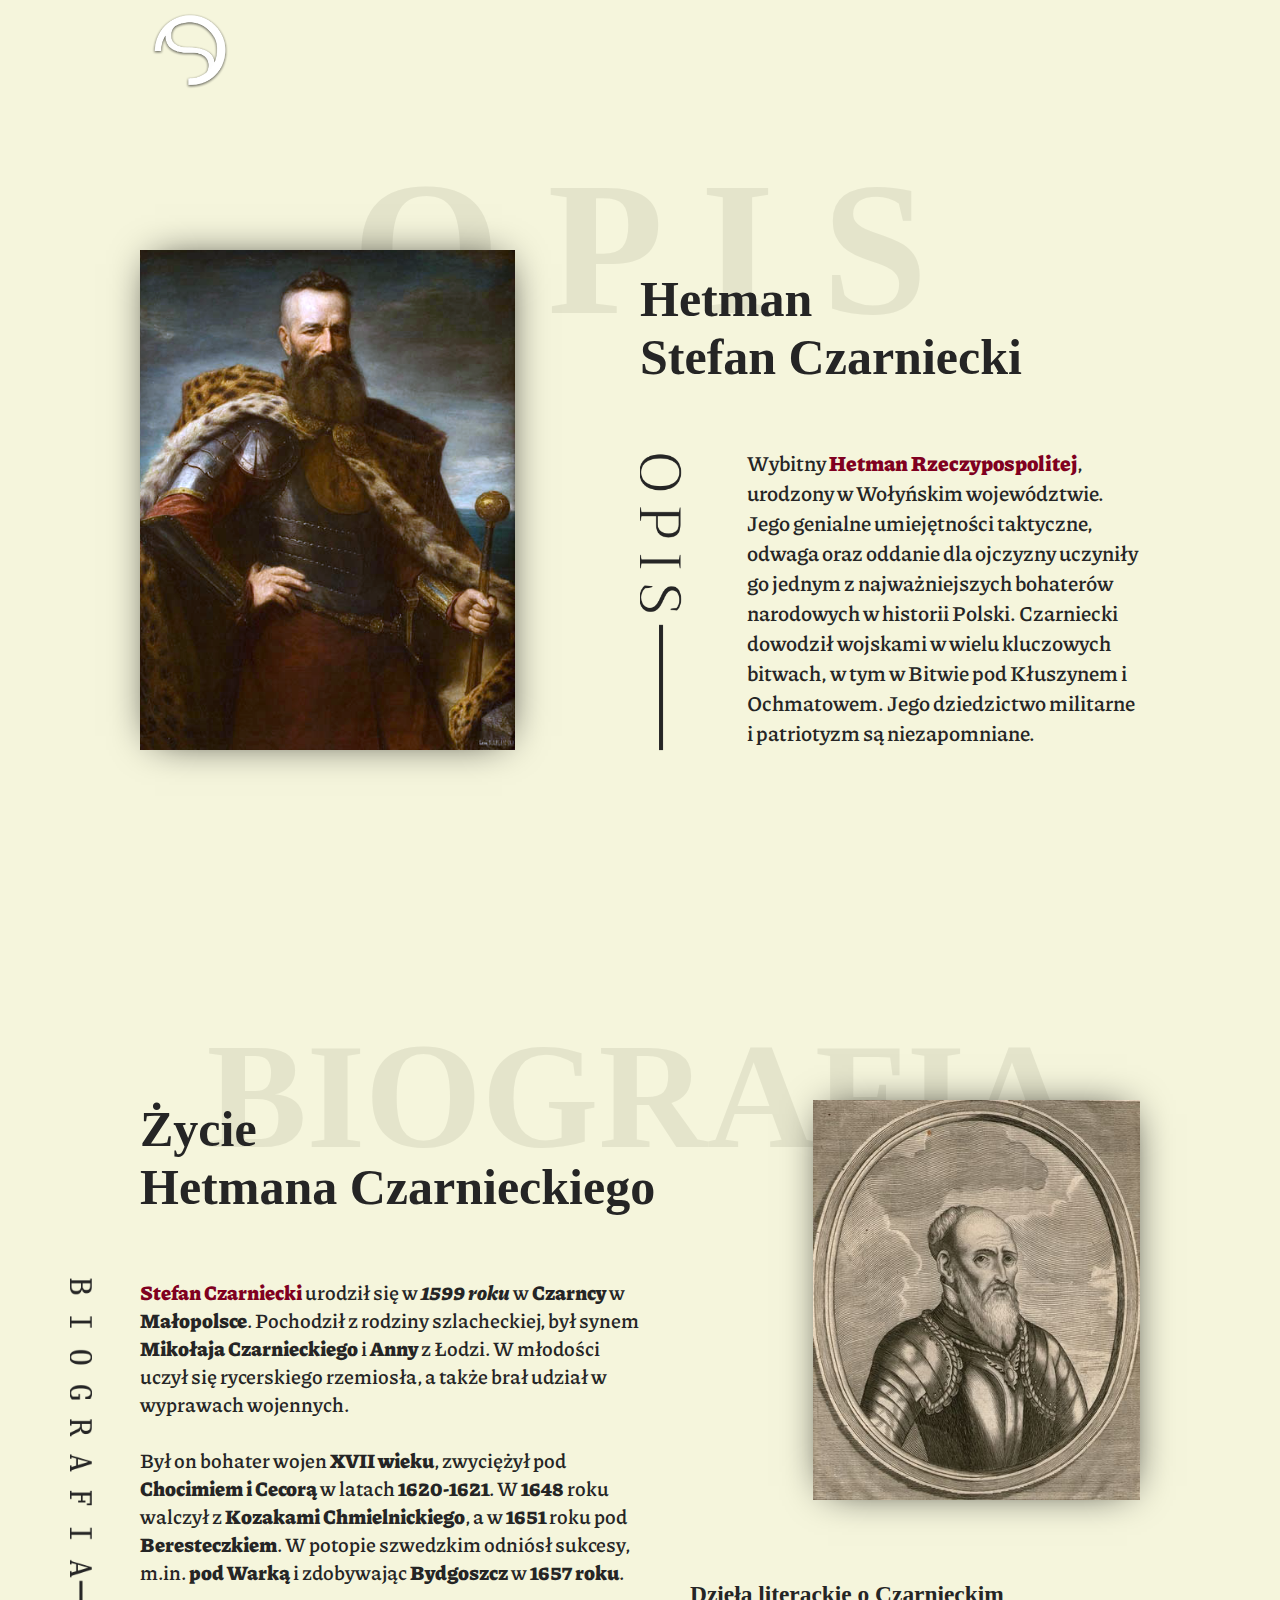
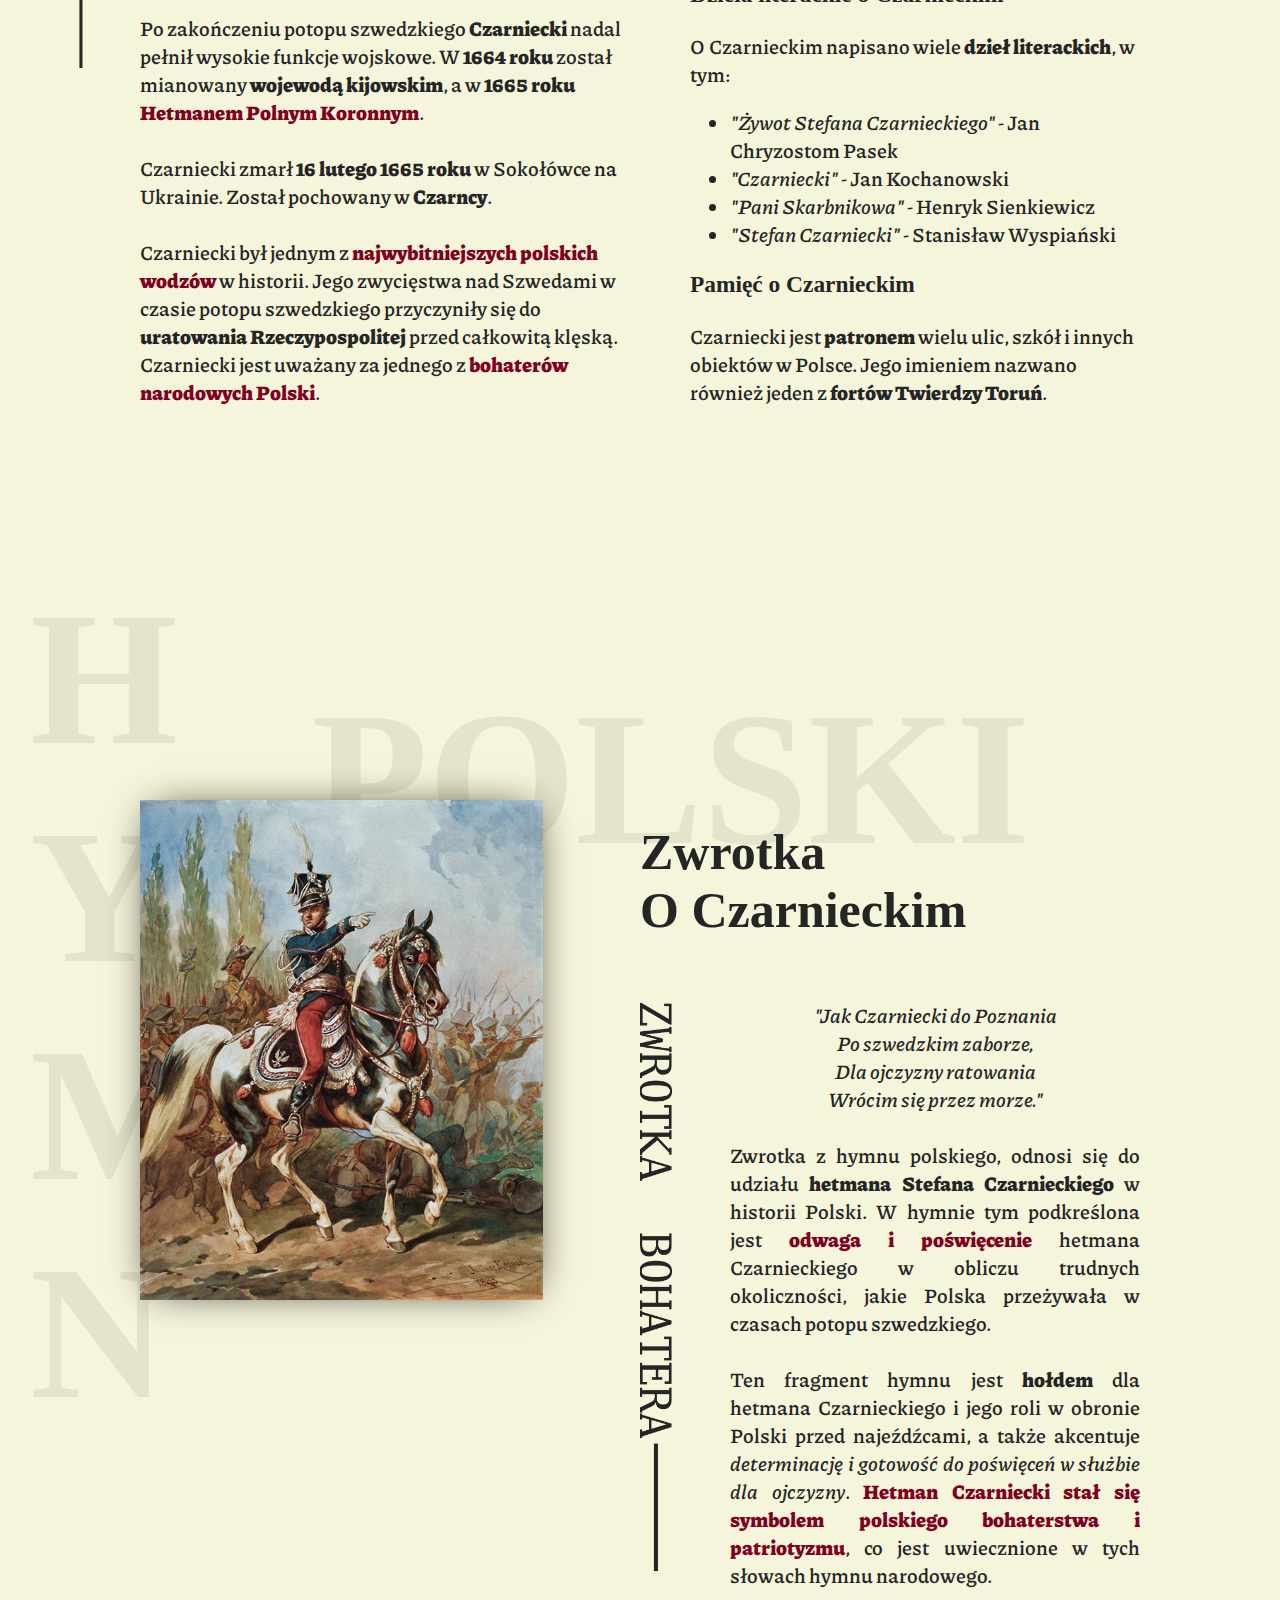
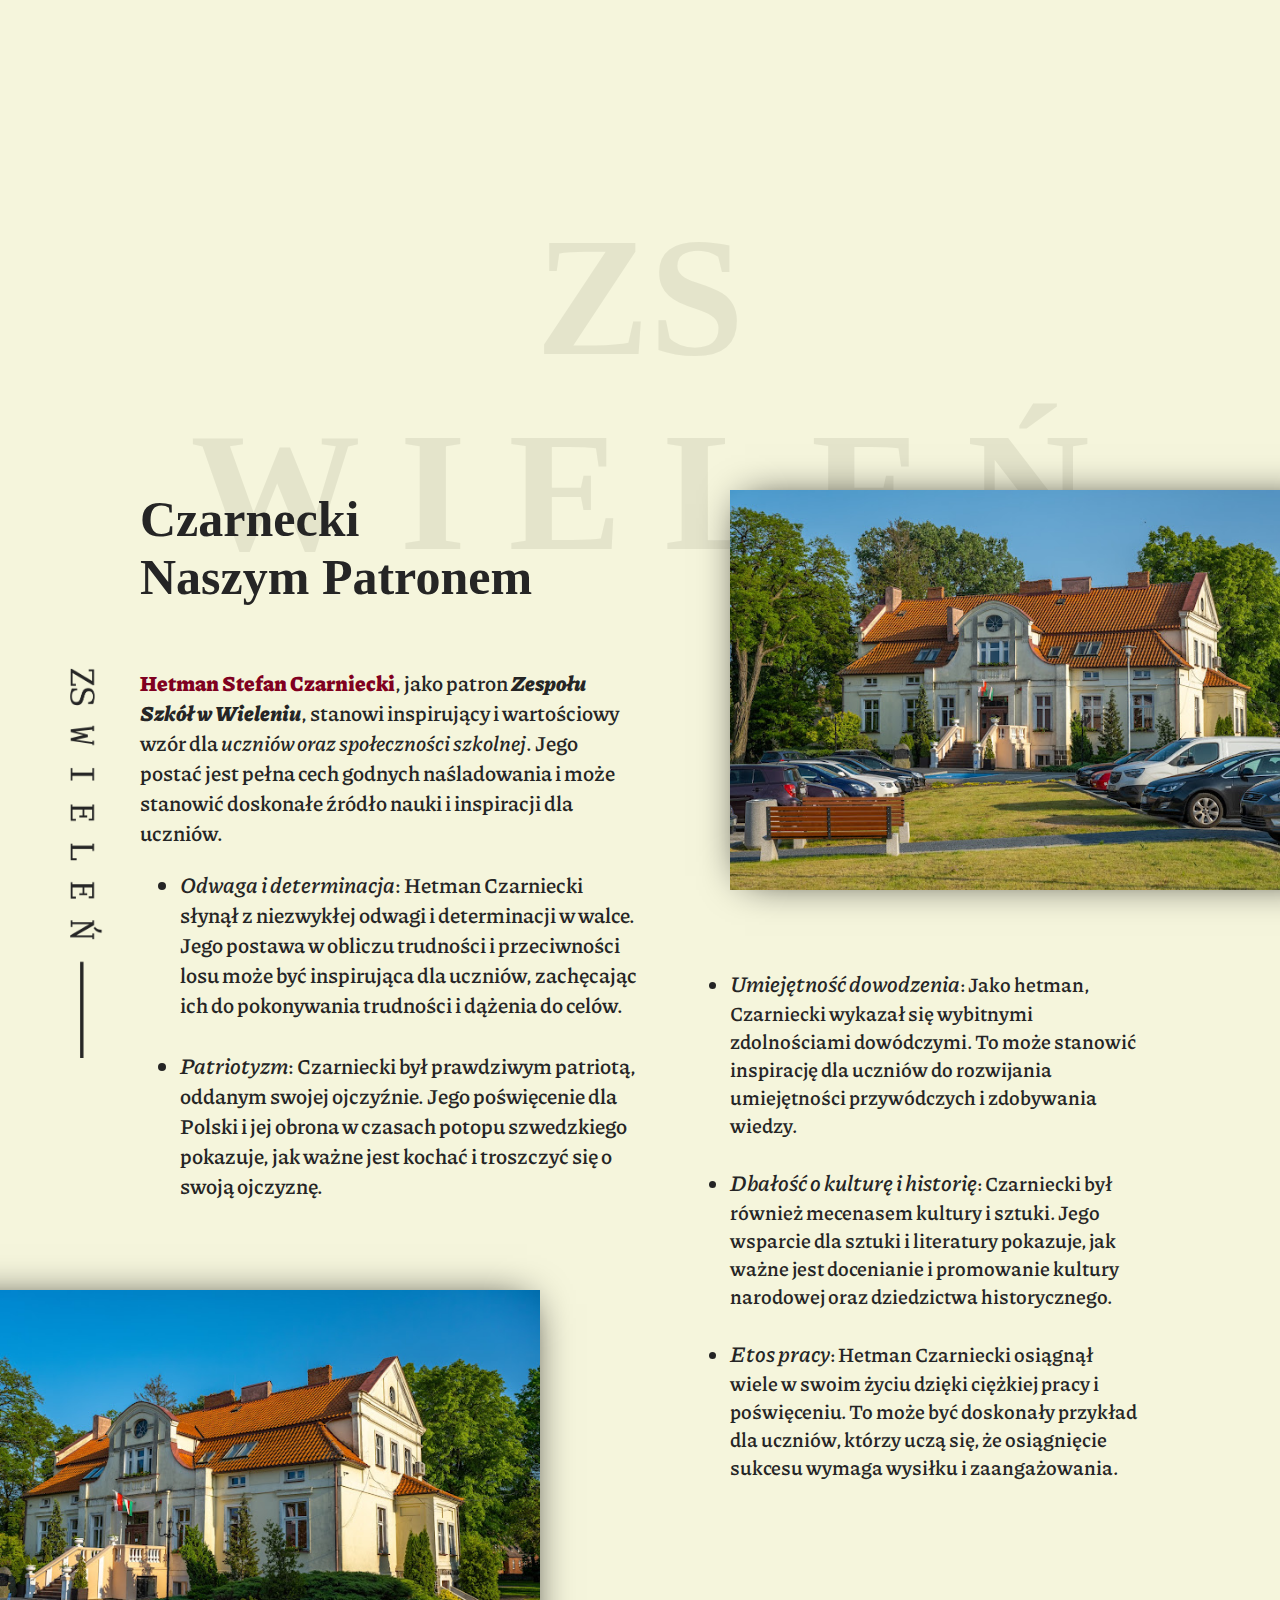
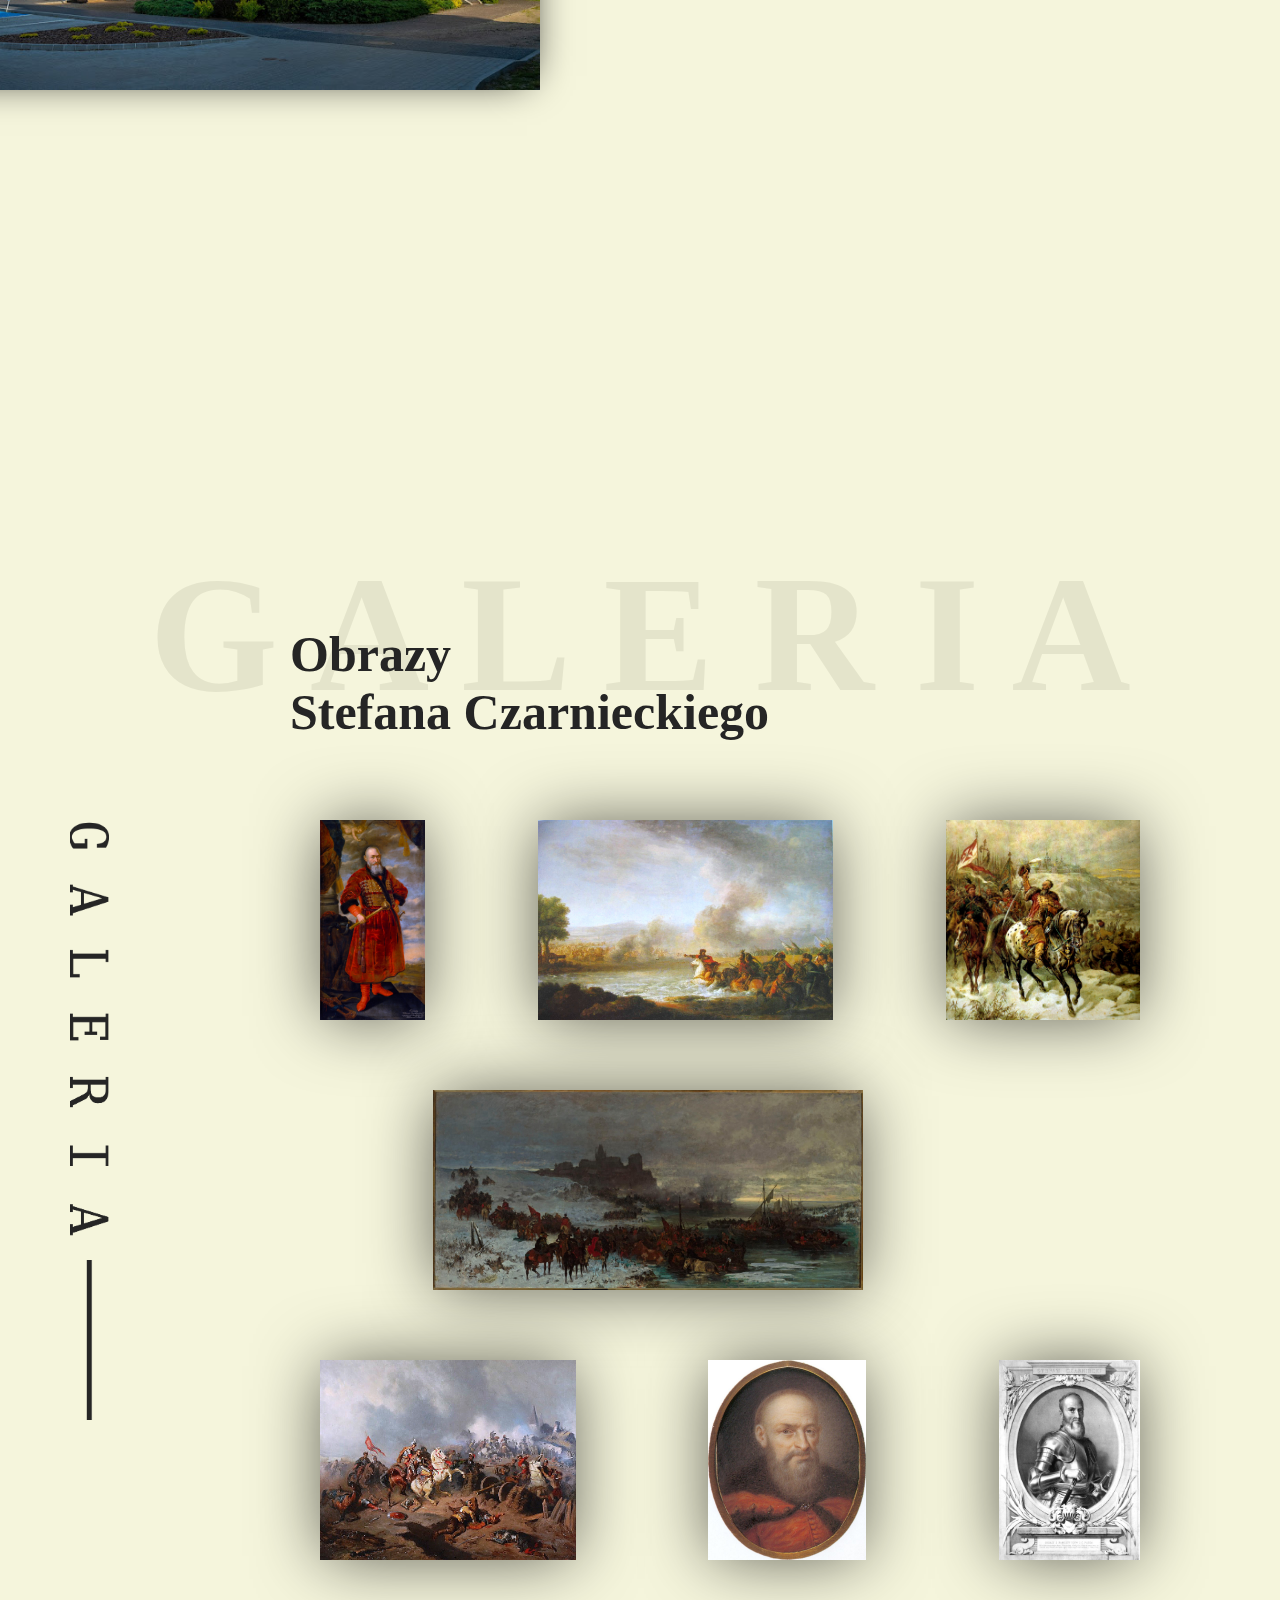
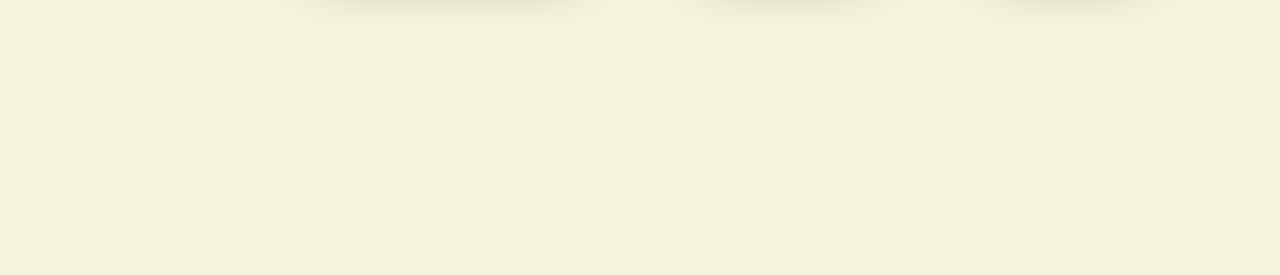
==== html/index.html @ ae53ee47 "adding files" ====
<!DOCTYPE html>
<html>
    <head>
        <meta charset="utf-8">
        <meta http-equiv="X-UA-Compatible" content="IE=edge">
        <title>Stefan Czarniecki</title>
        <meta name="description" content="Stefan Czarniecki - Hetman Rzeczypospolitej, bohater narodowy i wybitny dowódca wojskowy. Jego geniusz taktyczny oraz odwaga przyczyniły się do wielu zwycięstw w czasach wojen Rzeczypospolitej. Czarniecki to postać niezwykle ważna w historii Polski, symbolizująca patriotyzm i męstwo. Odkryj więcej o jego życiu i osiągnięciach, klikając w link.">
        <meta name="author" content="Szymon Olkowski">
        <meta name="viewport" content="width=device-width, initial-scale=1">
        <link rel="stylesheet" href="../css/mainstyle.css">
        <link rel="preconnect" href="https://fonts.googleapis.com">
        <link rel="preconnect" href="https://fonts.gstatic.com" crossorigin>
        <link href="https://fonts.googleapis.com/css2?family=Old+Standard+TT&display=swap" rel="stylesheet">
        <link rel="preconnect" href="https://fonts.googleapis.com">
        <link rel="preconnect" href="https://fonts.gstatic.com" crossorigin>
        <link href="https://fonts.googleapis.com/css2?family=Piazzolla:opsz,wght@8..30,400;8..30,600;8..30,700;8..30,900&display=swap" rel="stylesheet">
        <script src="https://kit.fontawesome.com/bc9f46da8d.js" crossorigin="anonymous"></script>
        <link rel="icon" type="image/x-icon" href="../img/os.png">
    </head>
    <body>
        <div class="container">
            <div class="menu">
                <div class="logo"> <img src="../img/os.png" alt="logo">  </div>
            </div>
            <div class="bgtitle1">O P I S</div>
            <div class="info">
                <div class="img1">
                    <img src="../img/czarnieckiobraz1.png" alt="Obraz Hetmana Stefana Czarneckiego">
                </div>
                <div class="description1">
                    <div class="title1">
                        <h1>Hetman </br>Stefan Czarniecki</h1>
                    </div>
                    <div class="opisimg">
                        <img src="../img/infoline1.png" alt="">
                    </div>
                    <div class="opis">
                        <p style="margin: 0; padding: 0;">
                            Wybitny <strong style="color: #800020;">Hetman Rzeczypospolitej</strong>, urodzony w Wołyńskim województwie. Jego genialne umiejętności taktyczne, odwaga oraz oddanie dla ojczyzny uczyniły go jednym z najważniejszych bohaterów narodowych w historii Polski. Czarniecki dowodził wojskami w wielu kluczowych bitwach, w tym w Bitwie pod Kłuszynem i Ochmatowem. Jego dziedzictwo militarne i patriotyzm są niezapomniane. 
                        </p>
                    </div>
                </div>
            </div>
            <div class="bgtitle2">BIOGRAFIA</div>
            <div class="biografia">
                <div class="description2">
                    <div class="title2">
                        <h1>Życie<br> Hetmana Czarnieckiego</h1>
                    </div>
                    <div class="opisimg2">
                        <img src="../img/SIDEPSD.png" alt="BIOGRAFIA">
                    </div>
                    <div class="opis2">
                        <p>
                            <strong style="color: #800020;">Stefan Czarniecki</strong> urodził się w <b><i>1599 roku</i></b> w <b>Czarncy</b> w <b>Małopolsce</b>. Pochodził z rodziny szlacheckiej, był synem <b>Mikołaja Czarnieckiego</b> i <b>Anny</b> z Łodzi. W młodości uczył się rycerskiego rzemiosła, a także brał udział w wyprawach wojennych.
                        </p>
                        <br>
                        <p>
                            Był on bohater wojen <b>XVII wieku</b>, zwyciężył pod <b>Chocimiem i Cecorą</b> w latach <b>1620-1621</b>. W <b>1648</b> roku walczył z <b>Kozakami Chmielnickiego</b>, a w <b>1651</b> roku pod <b>Beresteczkiem</b>. W potopie szwedzkim odniósł sukcesy, m.in. <b>pod Warką</b> i zdobywając <b>Bydgoszcz</b> w <b>1657 roku</b>. 
                        </p>
                        <br>
                        <p>
                            Po zakończeniu potopu szwedzkiego <b>Czarniecki</b> nadal pełnił wysokie funkcje wojskowe. W <b>1664 roku</b> został mianowany <b>wojewodą kijowskim</b>, a w <b>1665 roku</b> <strong style="color: #800020;">Hetmanem Polnym Koronnym</strong>.
                        </p>
                        <br>
                        <p>
                            Czarniecki zmarł <strong> 16 lutego 1665 roku </strong>w Sokołówce na Ukrainie. Został pochowany w <strong> Czarncy</strong>.
                        </p>
                        <br>
                        <p>
                            Czarniecki był jednym z <strong style="color: #800020;">najwybitniejszych polskich wodzów</strong> w historii. Jego zwycięstwa nad Szwedami w czasie potopu szwedzkiego przyczyniły się do <b>uratowania Rzeczypospolitej</b> przed całkowitą klęską. Czarniecki jest uważany za jednego z <strong style="color: #800020;">bohaterów narodowych Polski</strong>.
                        </p>
                        <br>
                    </div>
                </div>
                <div class="img2">
                    <img src="../img/stefanbio.jpg" alt="Obraz Hetmana Stefana Czarneckiego">
                </div>
                <div class="opis3">
                    <p>
                        <h3>Dzieła literackie o Czarnieckim</h3>
                    </p>
                    <p>
                        O Czarnieckim napisano wiele <b>dzieł literackich</b>, w tym:
                    </p>
                    <ul>
                       <li> <i>"Żywot Stefana Czarnieckiego"</i> - Jan Chryzostom Pasek </li>
                       <li> <i>"Czarniecki"</i> - Jan Kochanowski </li>
                       <li> <i>"Pani Skarbnikowa"</i> - Henryk Sienkiewicz</li>
                       <li> <i>"Stefan Czarniecki"</i> - Stanisław Wyspiański</li>
                    </ul>
                    <p>
                        <h3>Pamięć o Czarnieckim</h3>
                    </p>
                    <p>
                        Czarniecki jest <strong>patronem</strong> wielu ulic, szkół i innych obiektów w Polsce. Jego imieniem nazwano również jeden z <b>fortów Twierdzy Toruń</b>.
                    </p>
                </div>
            </div>
            <div class="bgtitle3">H Y M N <br> <span style="margin-top: 100px; padding: 0; display: flex;">POLSKI</span></div>
            <div class="hymn">
                <div class="img3">
                    <img src="../img/jhdhymn.jpg" alt="Jan Henryk Dabrowski">
                </div>
                <div class="description3">
                    <div class="title3">
                        <h1>Zwrotka </br>O Czarnieckim</h1>
                    </div>
                    <div class="opisimg3">
                        <img src="../img/SIDEHYMN.png" alt="Zwrotka o bohaterze">
                    </div>
                    <div class="opis4">
                        <p style="margin: 0; padding: 0; text-align: center;">
                            <i>"Jak Czarniecki do Poznania<br>
                            Po szwedzkim zaborze,<br>
                            Dla ojczyzny ratowania<br>
                            Wrócim się przez morze."<br></i>
                        </p>
                        <br>
                        <p>
                            Zwrotka z hymnu polskiego, odnosi się do udziału <b>hetmana Stefana Czarnieckiego</b> w historii Polski. W hymnie tym podkreślona jest <strong style="color: #800020;">odwaga i poświęcenie</strong> hetmana Czarnieckiego w obliczu trudnych okoliczności, jakie Polska przeżywała w czasach potopu szwedzkiego.
                        </p>
                        <br>
                        <p>
                            Ten fragment hymnu jest <b>hołdem</b> dla hetmana Czarnieckiego i jego roli w obronie Polski przed najeźdźcami, a także akcentuje <i>determinację i gotowość do poświęceń w służbie dla ojczyzny</i>. <strong style="color: #800020;">Hetman Czarniecki stał się symbolem polskiego bohaterstwa i patriotyzmu</strong>, co jest uwiecznione w tych słowach hymnu narodowego.
                        </p>
                    </div>
                    <div style="clear: both;"></div>
                </div>
            </div>
            <div class="bgtitle4">ZS <BR> W I E L E Ń</span></div>
            <div class="wielen">
                <div class="description4">
                    <div class="title4">
                        <h1>Czarnecki <br>Naszym Patronem </h1>
                    </div>
                    <div class="opisimg4">
                        <img src="../img/SIDEPZS.png" alt="ZS WIELEŃ">
                    </div>
                    <div class="opis5">
                        <p>
                            <strong style="color: #800020;">Hetman Stefan Czarniecki</strong>, jako patron <b><i>Zespołu Szkół w Wieleniu</i></b>, stanowi inspirujący i wartościowy wzór dla <i>uczniów oraz społeczności szkolnej</i>. Jego postać jest pełna cech godnych naśladowania i może stanowić doskonałe źródło nauki i inspiracji dla uczniów.
                        </p>
                        <ul>
                            <li><i style="font-size: 22px;">Odwaga i determinacja</i>: Hetman Czarniecki słynął z niezwykłej odwagi i determinacji w walce. Jego postawa w obliczu trudności i przeciwności losu może być inspirująca dla uczniów, zachęcając ich do pokonywania trudności i dążenia do celów.</li>
                            <br>
                            <li><i style="font-size: 22px;">Patriotyzm</i>: Czarniecki był prawdziwym patriotą, oddanym swojej ojczyźnie. Jego poświęcenie dla Polski i jej obrona w czasach potopu szwedzkiego pokazuje, jak ważne jest kochać i troszczyć się o swoją ojczyznę.</li>
                            <br>
                        </ul>
                    </div>
                </div>
                <div class="img4">
                    <img src="../img/zs.jpg" alt="ZS Wieleń">
                </div>
                <div class="opis6">
                    <ul>
                            <li><i style="font-size: 22px;">Umiejętność dowodzenia</i>: Jako hetman, Czarniecki wykazał się wybitnymi zdolnościami dowódczymi. To może stanowić inspirację dla uczniów do rozwijania umiejętności przywódczych i zdobywania wiedzy.</li>
                            <br>
                            <li><i style="font-size: 22px;">Dbałość o kulturę i historię</i>: Czarniecki był również mecenasem kultury i sztuki. Jego wsparcie dla sztuki i literatury pokazuje, jak ważne jest docenianie i promowanie kultury narodowej oraz dziedzictwa historycznego.</li>
                            <br>
                            <li><i style="font-size: 22px;">Etos pracy</i>: Hetman Czarniecki osiągnął wiele w swoim życiu dzięki ciężkiej pracy i poświęceniu. To może być doskonały przykład dla uczniów, którzy uczą się, że osiągnięcie sukcesu wymaga wysiłku i zaangażowania.</li>
                    </ul>
                </div>
                <div class="img5" style="margin-top:  250px;">
                    <img src="../img/zs2.jpg" alt="ZS Wieleń">
                </div>
            </div>
            <div class="bgtitle5">G A L E R I A</div>
            
            <div class="galeria">
                <div class="titlegal">
                    <h1>Obrazy </br>Stefana Czarnieckiego</h1>
                </div>
                <div class="opisimggal">
                    <img src="../img/SIDEPSDGAL.png" alt="Galeria zdjęć">
                </div>
                <div class="opisgal">
                    <div class="imgsec1">
                        <img src="../img/GAL/1.png" alt="" class="1">
                        <img src="../img/GAL/2.jpg" alt="" class="2">
                        <img src="../img/GAL/3.jpg" alt="" class="3">
                    </div>
                    <div class="imgsec2">
                        <img src="../img/GAL/4.jpg" alt="" class="4">
                        <img src="../img/GAL/5.png" alt="" class="5">
                    </div>
                    <div class="imgsec1">
                        <img src="../img/GAL/6.png" alt="" class="6">
                        <img src="../img/GAL/7.jpg" alt="" class="7">
                        <img src="../img/GAL/8.png" alt="" class="8">
                    </div>
                </div>
                <div id="fullpage" onclick="this.style.display='none';">
                    <div style="display: none;" id="obraz1">
                        <img class="ppagegalimg" src="../img/GAL/SIDEPSDOPISFOTO.png" alt="Obraz">
                        <p class="ppagegal">
                            <i style="font-size: 5vh;">Brodero Matthisen</i> <br> Stefan Czarniecki, 1659
                        </p>
                    </div>
                    <!-- Franciszek Smuglewicz, Stefan Czarniecki w Bitwie pod Warką -->
                    <div style="display: none;" id="obraz2">
                        <img class="ppagegalimg" src="../img/GAL/SIDEPSDOPISFOTO.png" alt="Obraz">
                        <p class="ppagegal">
                            <i style="font-size: 5vh;">Franciszek Smuglewicz</i> <br> Stefan Czarniecki w&nbsp;Bitwie pod&nbsp;Warką
                        </p>
                    </div>
                    <!-- Juliusz Kossak Czarniecki pod Płockiem, XIX w. -->
                    <div style="display: none;" id="obraz3">
                        <img class="ppagegalimg" src="../img/GAL/SIDEPSDOPISFOTO.png" alt="Obraz">
                        <p class="ppagegal">
                            <i style="font-size: 5vh;">Juliusz Kossak</i> <br> Czarniecki pod&nbsp;Płockiem, XIX w.
                        </p>
                    </div>
                    <!-- Józef Brandt, Czarniecki pod Koldyngą, 1870 -->
                    <div style="display: none;" id="obraz4">
                        <img class="ppagegalimg" src="../img/GAL/SIDEPSDOPISFOTO.png" alt="Obraz">
                        <p class="ppagegal">
                            <i style="font-size: 5vh;">Józef Brandt</i> <br> Czarniecki pod&nbsp;Koldyngą, 1870
                        </p>
                    </div>
                    <!-- Popiersie Stefana Czarnieckiego dłuta Andrzeja Le Bruna -->
                    <div style="display: none;" id="obraz5">
                        <img class="ppagegalimg" src="../img/GAL/SIDEPSDOPISFOTO.png" alt="Obraz">
                        <p class="ppagegal">
                            <i style="font-size: 5vh;">Andrzej Le&nbsp;Brun</i> <br>Popiersie Stefana Czarnieckiego
                        </p>
                    </div>
                    <!-- Stefan Czarniecki pod Monasterzyskami, obraz Henryka Pillatiego z 1857 roku -->
                    <div style="display: none;" id="obraz6">
                        <img class="ppagegalimg" src="../img/GAL/SIDEPSDOPISFOTO.png" alt="Obraz">
                        <p class="ppagegal">
                            <i style="font-size: 5vh;">Henryk Pillati</i> <br> Stefan Czarniecki pod&nbsp;Monasterzyskami, 1857
                        </p>
                    </div>
                    <!-- Wincenty de Lesseur, Stefan Czarniecki, 1798 -->
                    <div style="display: none;" id="obraz7">
                        <img class="ppagegalimg" src="../img/GAL/SIDEPSDOPISFOTO.png" alt="Obraz">
                        <p class="ppagegal">
                            <i style="font-size: 5vh;">Wincenty de&nbsp;Lesseur</i> <br> Stefan Czarniecki, 1798
                        </p>
                    </div>
                    <!-- Stefan Czarniecki na grafice , 1856 rok -->
                    <div style="display: none;" id="obraz8">
                        <img class="ppagegalimg" src="../img/GAL/SIDEPSDOPISFOTO.png" alt="Obraz">
                        <p class="ppagegal">
                            <i style="font-size: 5vh;">Adolphe Lafosse</i> <br> Stefan Czarniecki na grafice, 1856 rok
                        </p>
                    </div>
                </div>
            </div>
        </div>
        <script>
            const imgs = document.querySelectorAll('.opisgal img');
            const fullPage = document.querySelector('#fullpage');
            const obraz1 = document.querySelector('#obraz1');
            console.log(imgs);
            imgs.forEach(img => {
            img.addEventListener('click', function() {
                fullPage.style.backgroundImage = 'url(' + img.src + ')';
                fullPage.style.display = 'block';
                if(img.className == '1'){
                    obraz1.style.display = 'block';
                }else{
                    obraz1.style.display = 'none';
                }

                if(img.className == '2'){
                    obraz2.style.display = 'block';
                }else{
                    obraz2.style.display = 'none';
                }

                if(img.className == '3'){
                    obraz3.style.display = 'block';
                }else{
                    obraz3.style.display = 'none';
                }

                if(img.className == '4'){
                    obraz4.style.display = 'block';
                }else{
                    obraz4.style.display = 'none';
                }

                if(img.className == '5'){
                    obraz5.style.display = 'block';
                }else{
                    obraz5.style.display = 'none';
                }

                if(img.className == '6'){
                    obraz6.style.display = 'block';
                }else{
                    obraz6.style.display = 'none';
                }

                if(img.className == '7'){
                    obraz7.style.display = 'block';
                }else{
                    obraz7.style.display = 'none';
                }

                if(img.className == '8'){
                    obraz8.style.display = 'block';
                }else{
                    obraz8.style.display = 'none';
                }
            });
            });
        </script>
    </body>
</html>
---- css/mainstyle.css ----
*{
    box-sizing: border-box;
    -moz-box-sizing: border-box;
    -webkit-box-sizing: border-box;
}

body::-webkit-scrollbar {
    width: 20px;               /* width of the entire scrollbar */
  }
  
  body::-webkit-scrollbar-track {
    background: transparent;        /* color of the tracking area */
  }
  
  body::-webkit-scrollbar-thumb {
    background-color: #b4b2a7;    /* color of the scroll thumb */
    border-radius: 20px;       /* roundness of the scroll thumb */  
  }

#fullpage {
    display: none;
    position: fixed;
    z-index: 9999;
    top: 0;
    left: 0;
    width: 100vw;
    height: 100vh;
    background-color: rgba(25, 25, 25, 0.5);
    background-size: 50vh;
    background-repeat: no-repeat no-repeat;
    background-position: center center;
}

body{
    margin: 0;
    padding: 0;
    display: flex;
    justify-content: center;
    background-color: #f5f5dc;
    color: #252525;
}

h2, h3, h4{
    font-family: 'Old Standard TT', serif;
}

p{
    margin: 0;
    padding: 0;
}

.container{
    z-index: 4;
    width: 1000px;
    position: relative;
}

.menu{
    width: 100%;
    height: 250px;
    margin: 0;
}

.menu img{
    height: 100px;
}

/* Sekcja pierwsza Opis */

.bgtitle1{
    display: flex;
    justify-content: center;
    margin-top: -110px;
    z-index: -1;
    width: 1000px;
    position: absolute;
    font-size: 190px;
    font-weight: 900;
    color: #e4e4cb;

}

.info{
    width: 100%;
    padding: 0;
    margin: 0;
    height: 650px;
    margin-bottom: 200px;
}

.img1{
    float: left;
    height: 600px;
    width: 50%;
    margin: 0;
    padding: 0;
}

.img1 img{
    height: 500px;
    -webkit-box-shadow: 1px 0px 40px -14px rgba(0, 0, 0, 1);
    -moz-box-shadow: 1px 0px 40px -14px rgba(0, 0, 0, 1);
    box-shadow: 1px 0px 40px -14px rgba(0, 0, 0, 1);
}

.description1{
    z-index: 5;
    float: left;
    width: 50%;
    height: 600px;
    margin: 0;
    padding: 0;
}

.title1{
    width: 100%;
    height: 20%;
    margin: 0;
}

.title1 h1{
    z-index: 5;
    font-size: 50px;
    width: 400px;
    font-family: 'Old Standard TT', serif;
    margin: 0;
    padding: 0;
    margin-top: 20px;
}

.opisimg{
    padding: 0;
    margin: 0;
    height: 65%;
    text-align: left;
    float: left;
    margin-top: 58px;
    margin-right: 65px;
}

.opisimg img{
    margin: 0;
    padding: 0;
    height: 80%;
}

.opis{
    padding: 0;
    font-size: 21px;
    margin: 0;
    height: 65%;
    margin-top: 58px;
    font-family: 'Piazzolla', serif;
    font-weight: 600;
}

/* Sekcja druga biografia */

.bgtitle2{
    display: flex;
    justify-content: center;
    z-index: -1;
    margin-top: -90px;
    width: 1000px;
    position: absolute;
    font-size:150px;
    font-weight: 900;
    color: #e4e4cb;
}

.opisimg2{
    padding: 0;
    margin: 0;
    height: 65%;
    text-align: left;
    float: left;
    margin-top: 58px;
}

.opisimg2 img{
    margin: 0;
    padding: 0;
    height: 100%;
    margin-left: -70px;
}

.biografia{ 
    position: relative;
    width: 100%;
    padding: 0;
    margin: 0;
    height: 1300px;
}


.title2{
    width: 100%;
    height: 20%;
    margin: 0;
    
}

.title2 h1{
    z-index: 5;
    font-size: 50px;
    width: 800px;
    font-family: 'Old Standard TT', serif;
    margin: 0;
    padding: 0;
}

.img2{
    text-align: right;
    float: left;
    height: 400px;
    width: 50%;
    margin: 0;
    padding: 0;
}

.img2 img{
    height: 400px;
    -webkit-box-shadow: 1px 0px 40px -14px rgba(0, 0, 0, 1);
    -moz-box-shadow: 1px 0px 40px -14px rgba(0, 0, 0, 1);
    box-shadow: 1px 0px 40px -14px rgba(0, 0, 0, 1);
}

.description2{
    z-index: 5;
    float: left;
    width: 50%;
    height: 600px;
    margin: 0;
    padding: 0;
}

.opis2{
    font-family: 'Piazzolla', serif;
    font-weight: 600;
    padding: 0;
    font-size: 20px;
    margin: 0;
    height: 65%;
    margin-top: 58px;
}

.opis3{
    font-family: 'Piazzolla', serif;
    width: 45%;
    float: right;
    font-weight: 600;
    padding: 0;
    font-size: 20px;
    margin: 0;
    height: 65%;
    margin-top: 58px;
}


/* Sekcja trzecia hymn polski */

.bgtitle3{
    margin-left: -110px;
    margin-top: -230px;
    display: flex;
    z-index: -1;
    margin-right: 50px;
    width: 1000px;
    position: absolute;
    font-size:190px;
    font-weight: 900;
    color: #e4e4cb;
}

.hymn{
    position: relative;
    width: 100%;
    padding: 0;
    margin: 0;
    height: 1000px;
}

.img3{
    float: left;
    height: 600px;
    width: 50%;
    margin: 0;
    padding: 0;
}

.img3 img{
    height: 500px;
    -webkit-box-shadow: 1px 0px 40px -14px rgba(0, 0, 0, 1);
    -moz-box-shadow: 1px 0px 40px -14px rgba(0, 0, 0, 1);
    box-shadow: 1px 0px 40px -14px rgba(0, 0, 0, 1);
}

.description3{
    z-index: 5;
    float: left;
    width: 50%;
    height: 600px;
    margin: 0;
    padding: 0;
}

.title3{
    width: 100%;
    height: 20%;
    margin: 0;
}

.title3 h1{
    z-index: 5;
    font-size: 50px;
    width: 400px;
    font-family: 'Old Standard TT', serif;
    margin: 0;
    padding: 0;
    margin-top: 20px;
}

.opisimg3{
    width: 5%;
    padding: 0;
    margin: 0;
    height: 95%;
    text-align: left;
    float: left;
    margin-top: 58px;
    margin-right: 65px;
}

.opisimg3 img{
    margin: 0;
    padding: 0;
    height: 100%;
}

.opis4{
    text-align: justify;
    float: left;
    width: 410px;
    padding: 0;
    font-size: 20px;
    margin: 0;
    height: 100%;
    margin-top: 58px;
    font-family: 'Piazzolla', serif;
    font-weight: 600;
}

/* Sekcja czwarta szkoła w wieleniu */

.bgtitle4{
    text-align: center;
    margin-top: 0px;
    display: flex;
    justify-content: center;
    z-index: -1;
    margin-right: 50px;
    width: 1000px;
    position: absolute;
    font-size: 170px;
    font-weight: 900;
    color: #e4e4cb;
}

.wielen{
    position: relative;
    width: 100%;
    padding: 0;
    margin: 0;
    height: 1650px;
    margin-top: 290px;
}

.description4{
    z-index: 5;
    float: left;
    width: 50%;
    height: 600px;
    margin: 0;
    padding: 0;
}

.title4{
    width: 100%;
    height: 20%;
    margin: 0;
    
}

.title4 h1{
    z-index: 5;
    font-size: 50px;
    width: 800px;
    font-family: 'Old Standard TT', serif;
    margin: 0;
    padding: 0;
}

.opisimg4{
    padding: 0;
    margin: 0;
    height: 65%;
    text-align: left;
    float: left;
    margin-top: 58px;
}

.opisimg4 img{
    margin: 0;
    padding: 0;
    height: 100%;
    margin-left: -70px;
}

.opis5{
    font-family: 'Piazzolla', serif;
    font-weight: 600;
    padding: 0;
    font-size: 21px;
    margin: 0;
    float: left;
    margin-top: 58px;
}

.opis6{
    font-family: 'Piazzolla', serif;
    width: 45%;
    float: right;
    font-weight: 600;
    padding: 0;
    font-size: 20px;
    margin: 0;
    height: 65%;
    margin-top: 58px;
}

.img4{
    position: relative;
    float: left;
    text-align: right;
    height: 400px;
    width: 40%;
    margin: 0;
    padding: 0;
}

.img4 img{
    position: absolute;
    margin-left: -310px;
    height: 400px;
    -webkit-box-shadow: 1px 0px 40px -14px rgba(0, 0, 0, 1);
    -moz-box-shadow: 1px 0px 40px -14px rgba(0, 0, 0, 1);
    box-shadow: 1px 0px 40px -14px rgba(0, 0, 0, 1);
}

.img5{
    position: relative;
    float: left;
    text-align: right;
    height: 400px;
    width: 40%;
    margin: 0;
    padding: 0;
}

.img5 img{
    position: absolute;
    margin-left: -600px;
    margin-top: -50px;
    height: 400px;
    -webkit-box-shadow: 1px 0px 40px -14px rgba(0, 0, 0, 1);
    -moz-box-shadow: 1px 0px 40px -14px rgba(0, 0, 0, 1);
    box-shadow: 1px 0px 40px -14px rgba(0, 0, 0, 1);
}

/* SEKCJA PIĄTA GALERIA */

.bgtitle5{
    text-align: center;
    margin-top: 0px;
    display: flex;
    justify-content: center;
    z-index: -1;
    width: 1000px;
    position: absolute;
    font-size: 165px;
    font-weight: 900;
    color: #e4e4cb;
}

.galeria{
    position: relative;
    width: 100%;
    padding: 0;
    margin: 0;
    height: 1250px;
    margin-top: 100px;
}

.titlegal{
    width: 100%;
    height: 10%;
    margin: 0;
}

.titlegal h1{ 
    z-index: 5;
    font-size: 50px;
    width: 800px;
    font-family: 'Old Standard TT', serif;
    margin: 0;
    padding: 0;
    margin-left: 150px;
    margin-top: -15px;
}


.opisimggal img{ 
    float: left;
    margin: 0;
    padding: 0;
    height: 600px;
    margin-left: -70px;
    margin-top: 70px;
}

.opisgal{
    padding-left: 180px;
    width: 1000px;
    margin-top: 70px;
}

.opisgal img{
    height: 200px;
    margin: 0;
    padding: 0;
    box-shadow: -1px 1px 68px -5px rgba(0,0,0,0.67);
    -webkit-box-shadow: -1px 1px 68px -5px rgba(0,0,0,0.67);
    -moz-box-shadow: -1px 1px 68px -5px rgba(0,0,0,0.67);
}

.imgsec1{
    display: flex;
    justify-content: space-between;
    margin-bottom: 70px;
}

.imgsec2{
    margin-left: 22px;
    margin-right: 3px;
    display: flex;
    justify-content: space-around;
    margin-bottom: 70px;
}

.ppagegal{
    font-family: 'Old Standard TT', serif;
    font-weight: 900;
    font-size: 3vh;
    display: flex;
    flex-wrap: wrap;
    align-items: center;
    position: fixed; 
    color: #f5f5dc;
    height: 10vh;
    width: 5vh;
    padding-left: 8vh;
    top: 40vh; 
    left: 15vw;
}

.ppagegalimg{
    position: fixed; 
    width: 4vh;
    margin-left: 22vh;
    margin-top: 30vh;
}
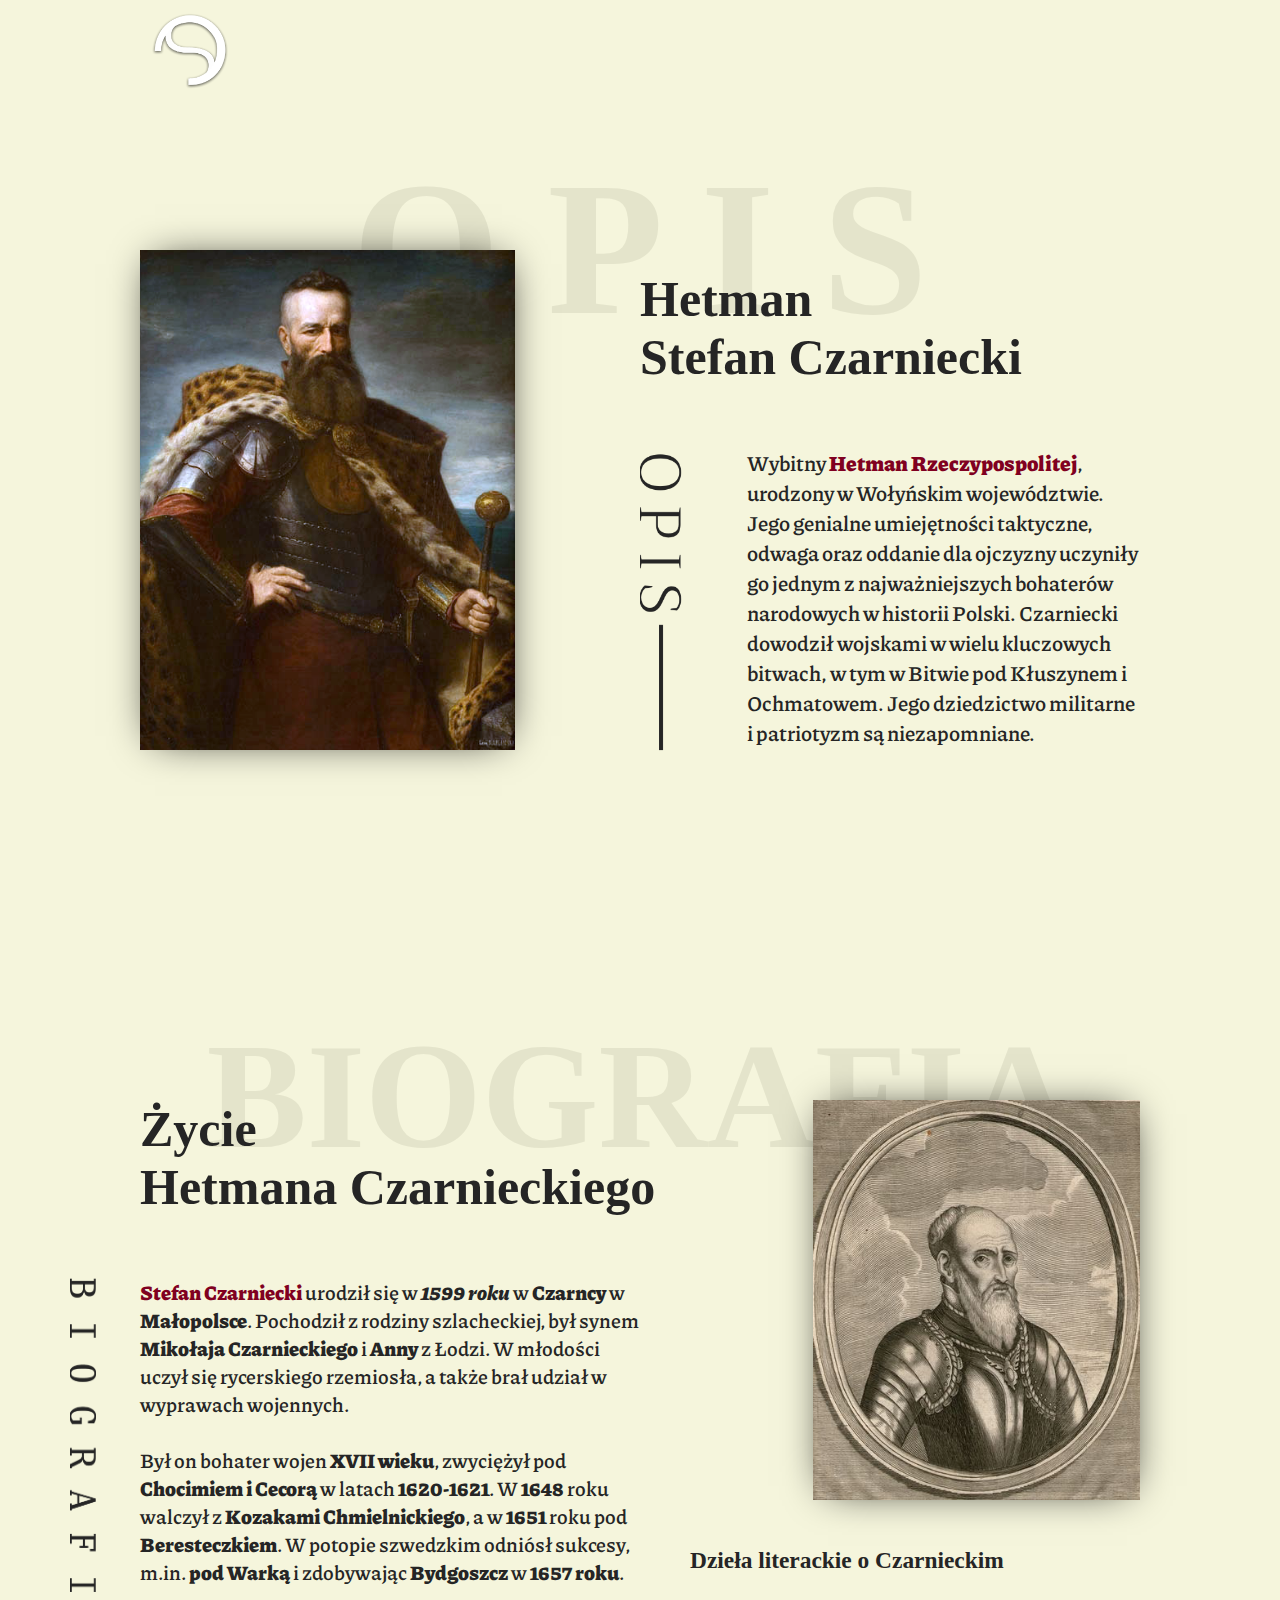
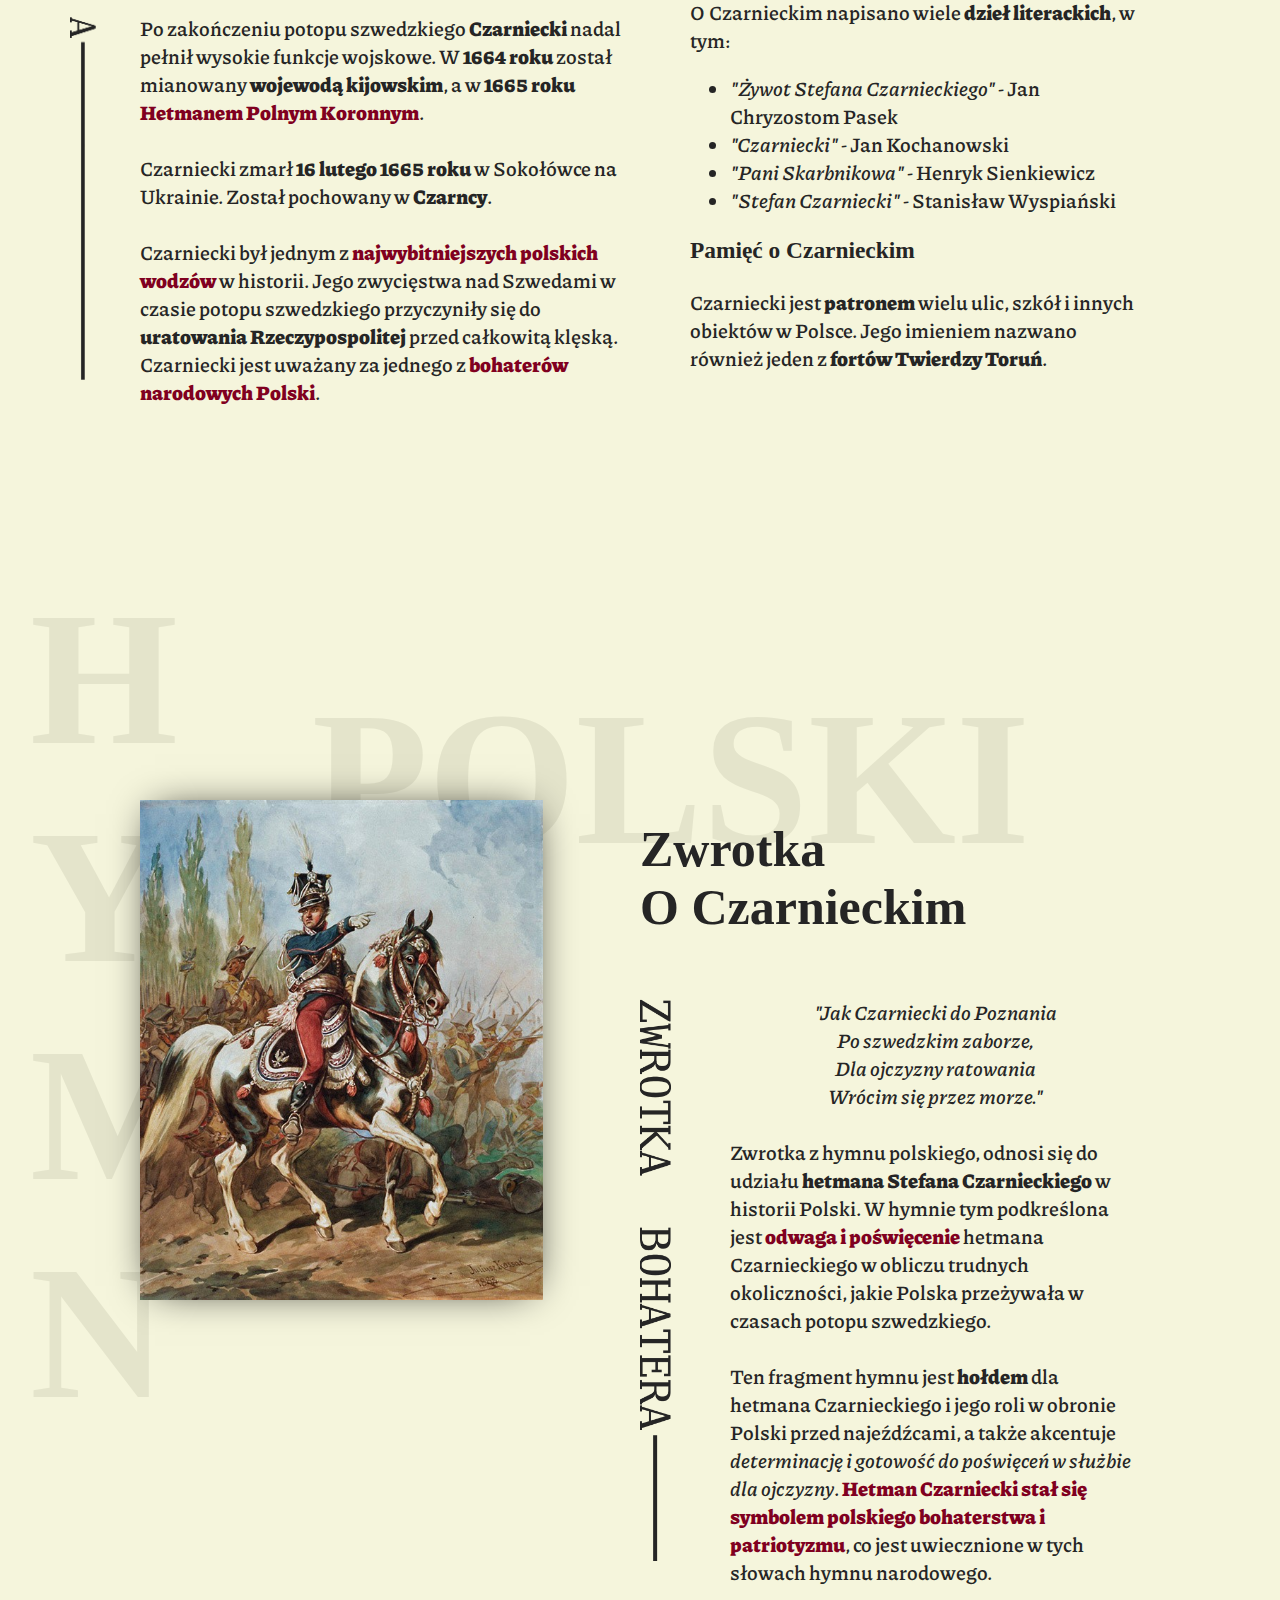
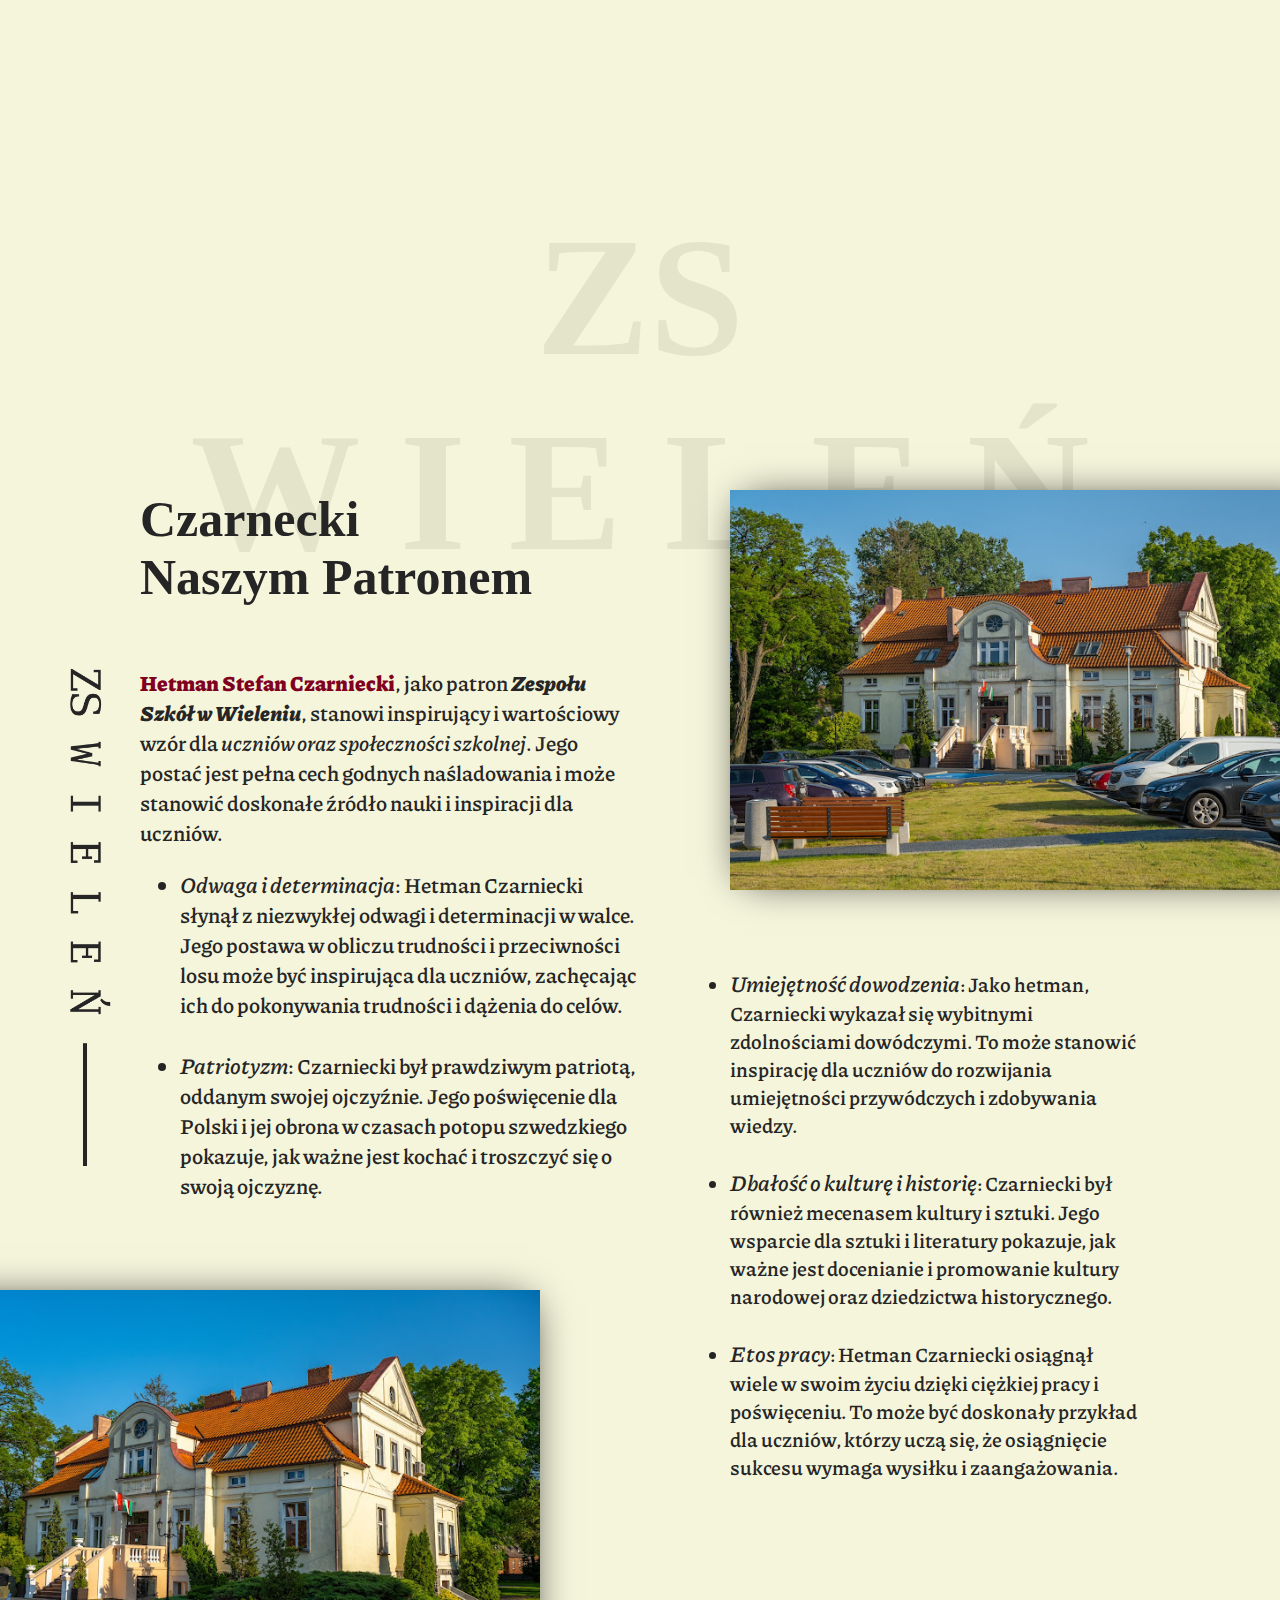
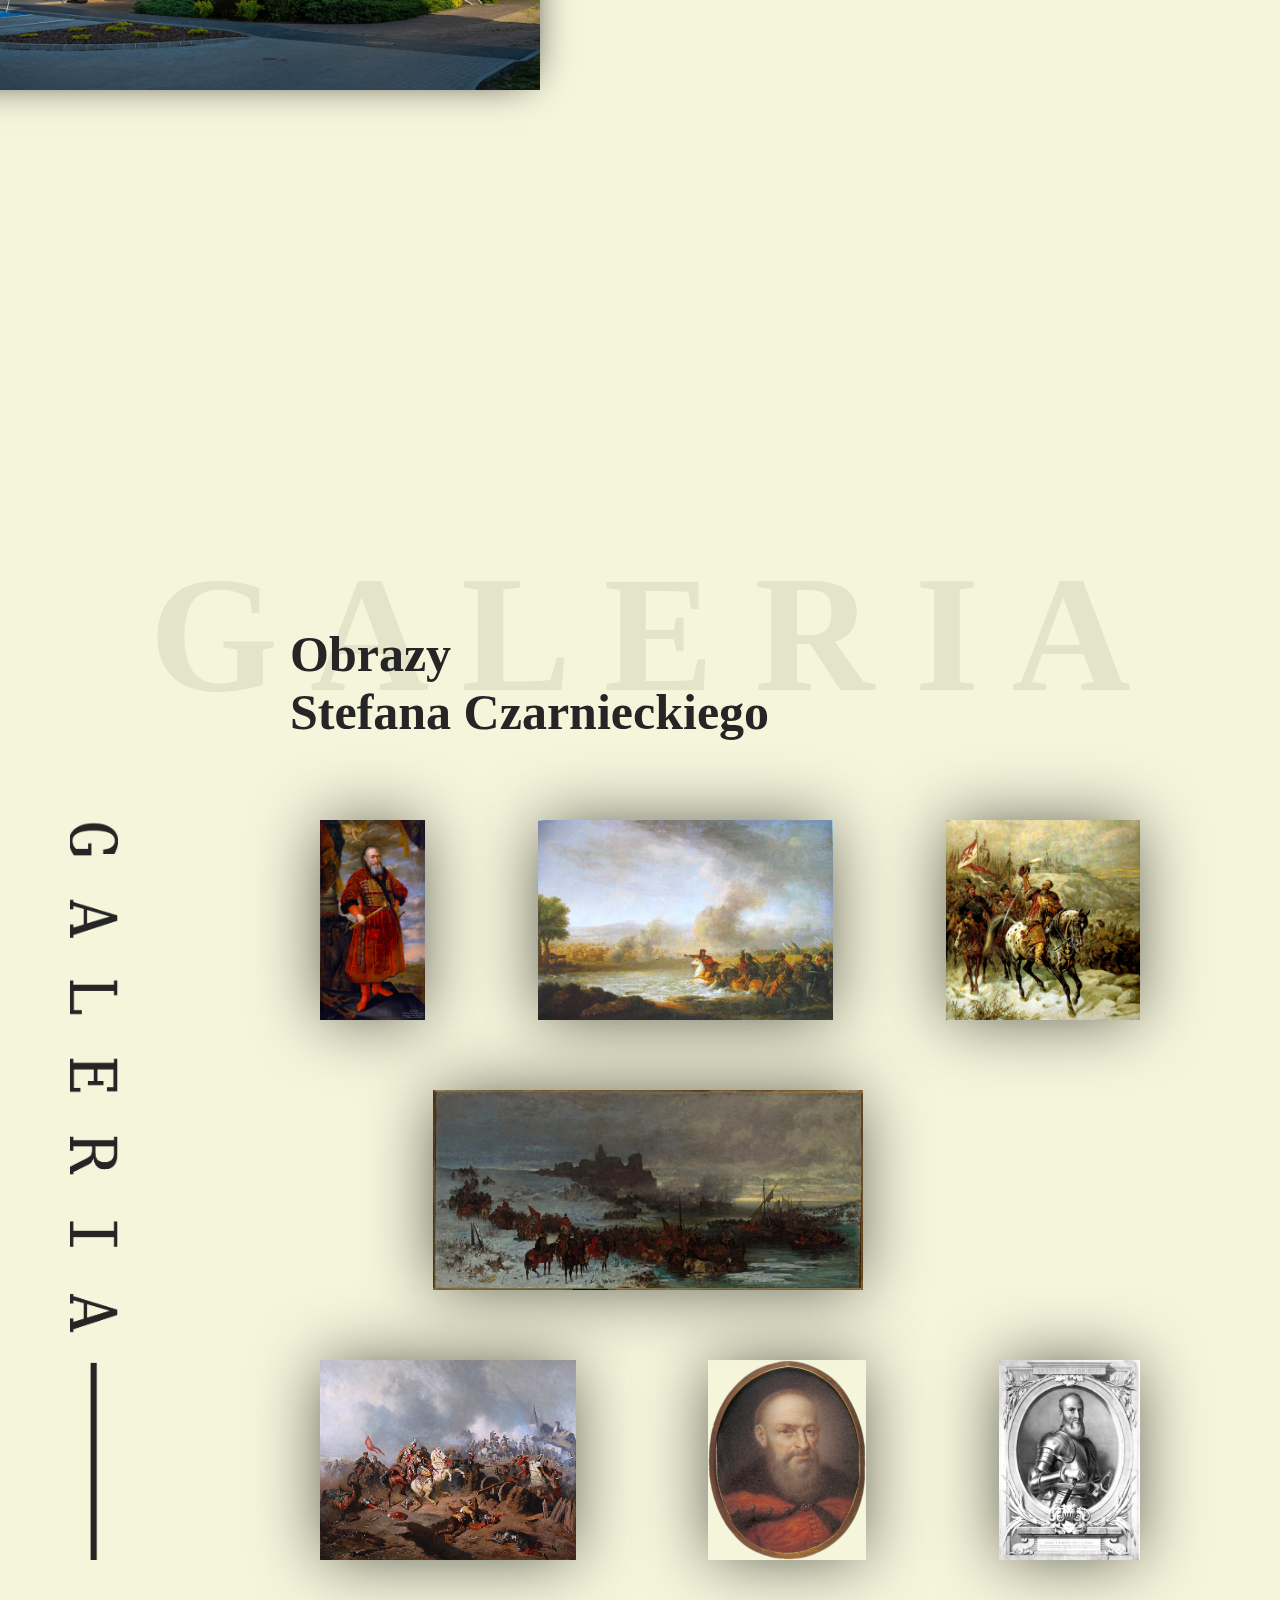
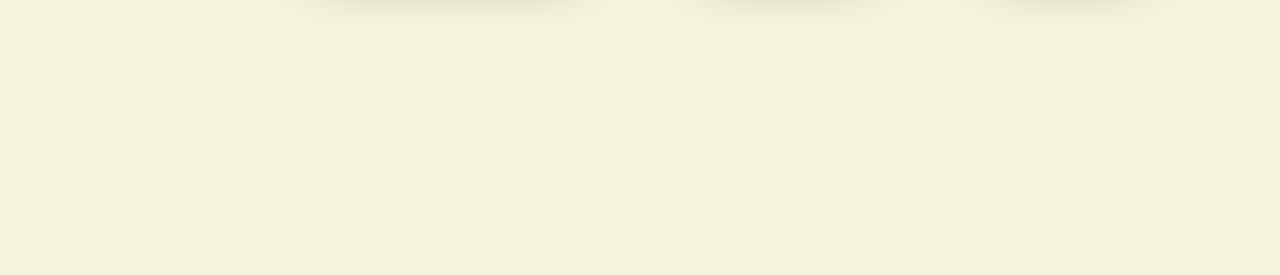
==== commit bd968f45: "animation changes + bug resolve + photo changes" ====
--- a/html/index.html
+++ b/html/index.html
@@ -29,7 +29,7 @@
                 </div>
                 <div class="description1">
                     <div class="title1">
-                        <h1>Hetman </br>Stefan Czarniecki</h1>
+                        <h1>Hetman <br>Stefan Czarniecki</h1>
                     </div>
                     <div class="opisimg">
                         <img src="../img/infoline1.png" alt="">
@@ -104,7 +104,7 @@
                 </div>
                 <div class="description3">
                     <div class="title3">
-                        <h1>Zwrotka </br>O Czarnieckim</h1>
+                        <h1>Zwrotka <br>O Czarnieckim</h1>
                     </div>
                     <div class="opisimg3">
                         <img src="../img/SIDEHYMN.png" alt="Zwrotka o bohaterze">
@@ -128,7 +128,7 @@
                     <div style="clear: both;"></div>
                 </div>
             </div>
-            <div class="bgtitle4">ZS <BR> W I E L E Ń</span></div>
+            <div class="bgtitle4">ZS <br> W I E L E Ń</div>
             <div class="wielen">
                 <div class="description4">
                     <div class="title4">
@@ -169,7 +169,7 @@
             
             <div class="galeria">
                 <div class="titlegal">
-                    <h1>Obrazy </br>Stefana Czarnieckiego</h1>
+                    <h1>Obrazy <br>Stefana Czarnieckiego</h1>
                 </div>
                 <div class="opisimggal">
                     <img src="../img/SIDEPSDGAL.png" alt="Galeria zdjęć">
@@ -186,7 +186,7 @@
                     </div>
                     <div class="imgsec1">
                         <img src="../img/GAL/6.png" alt="" class="6">
-                        <img src="../img/GAL/7.jpg" alt="" class="7">
+                        <img src="../img/GAL/7.png" alt="" class="7">
                         <img src="../img/GAL/8.png" alt="" class="8">
                     </div>
                 </div>
--- a/css/mainstyle.css
+++ b/css/mainstyle.css
@@ -2,20 +2,26 @@
     box-sizing: border-box;
     -moz-box-sizing: border-box;
     -webkit-box-sizing: border-box;
+    -webkit-touch-callout:none;
+    -webkit-user-select:none;
+    -moz-user-select:none;
+    -ms-user-select:none;
+    user-select:none;
 }
 
 body::-webkit-scrollbar {
     width: 20px;               /* width of the entire scrollbar */
   }
   
-  body::-webkit-scrollbar-track {
+body::-webkit-scrollbar-track {
     background: transparent;        /* color of the tracking area */
-  }
+}
   
-  body::-webkit-scrollbar-thumb {
+body::-webkit-scrollbar-thumb {
     background-color: #b4b2a7;    /* color of the scroll thumb */
     border-radius: 20px;       /* roundness of the scroll thumb */  
-  }
+}
+
 
 #fullpage {
     display: none;
@@ -29,6 +35,17 @@
     background-size: 50vh;
     background-repeat: no-repeat no-repeat;
     background-position: center center;
+    transition: 1s;
+}
+
+.container img{
+    transition: 250ms;
+}
+
+.container img:not(.opisimg img, .opisimg2 img, .opisimg3 img, .opisimg4 img, .opisimggal img, .logo img):hover{
+    box-shadow: 1px 1px 83px 16px rgba(0,0,0,0.41);
+    -webkit-box-shadow: 1px 1px 83px 16px rgba(0,0,0,0.41);
+    -moz-box-shadow: 1px 1px 83px 16px rgba(0,0,0,0.41);
 }
 
 body{
@@ -61,11 +78,59 @@
     margin: 0;
 }
 
+@keyframes logo-animation {
+    from{
+        opacity: 0;
+        filter: blur(10px);
+        transform: rotate(-180deg);
+        transform: translateX(-50vh);
+    }
+    50%{
+        transform: rotate(-90deg);
+    }
+    to{
+        opacity: 1;
+        filter: blur(0);
+        transform: rotate(0);
+        transform: translateX(0);
+    }
+}
+
 .menu img{
+    animation: logo-animation 2s;
     height: 100px;
 }
 
 /* Sekcja pierwsza Opis */
+
+@keyframes slide-in {
+    from {
+        opacity: 0;
+        filter: blur(5px);
+        transform: translateX(-10vw);
+        transition: all 1s;
+    }
+    to{
+        opacity: 1;
+        filter: blur(0);
+        transform: translateX(0);
+    }
+}
+
+@keyframes slide-in-r {
+    from {
+        opacity: 0;
+        filter: blur(5px);
+        transform: translateX(10vw);
+        transition: all 1s;
+    }
+    to{
+        opacity: 1;
+        filter: blur(0);
+        transform: translateX(0);
+    }
+}
+
 
 .bgtitle1{
     display: flex;
@@ -89,6 +154,7 @@
 }
 
 .img1{
+    animation: slide-in 2s both;
     float: left;
     height: 600px;
     width: 50%;
@@ -104,6 +170,7 @@
 }
 
 .description1{
+    animation: slide-in-r 2s both;
     z-index: 5;
     float: left;
     width: 50%;
@@ -155,6 +222,7 @@
 }
 
 /* Sekcja druga biografia */
+
 
 .bgtitle2{
     display: flex;
@@ -171,7 +239,7 @@
 .opisimg2{
     padding: 0;
     margin: 0;
-    height: 65%;
+    height: 117%;
     text-align: left;
     float: left;
     margin-top: 58px;
@@ -209,7 +277,22 @@
     padding: 0;
 }
 
+.description2{
+    animation: slide-in cubic-bezier(0.57, 0.54, 0.54, 1.01) both;
+    animation-timeline: view();
+    animation-range: entry 55% cover 50%;
+    z-index: 1;
+    float: left;
+    width: 50%;
+    height: 600px;
+    margin: 0;
+    padding: 0;
+}
+
 .img2{
+    animation: slide-in-r cubic-bezier(0.57, 0.54, 0.54, 1.01) both;
+    animation-timeline: view();
+    animation-range: entry 75% cover 50%;
     text-align: right;
     float: left;
     height: 400px;
@@ -225,14 +308,6 @@
     box-shadow: 1px 0px 40px -14px rgba(0, 0, 0, 1);
 }
 
-.description2{
-    z-index: 5;
-    float: left;
-    width: 50%;
-    height: 600px;
-    margin: 0;
-    padding: 0;
-}
 
 .opis2{
     font-family: 'Piazzolla', serif;
@@ -245,6 +320,9 @@
 }
 
 .opis3{
+    animation: slide-in-r cubic-bezier(0.57, 0.54, 0.54, 1.01) both;
+    animation-timeline: view();
+    animation-range: entry 0% cover 25%;
     font-family: 'Piazzolla', serif;
     width: 45%;
     float: right;
@@ -253,7 +331,7 @@
     font-size: 20px;
     margin: 0;
     height: 65%;
-    margin-top: 58px;
+    margin-top: 24px;
 }
 
 
@@ -281,6 +359,9 @@
 }
 
 .img3{
+    animation: slide-in cubic-bezier(0.57, 0.54, 0.54, 1.01) both;
+    animation-timeline: view();
+    animation-range: entry 0% cover 50%;
     float: left;
     height: 600px;
     width: 50%;
@@ -296,6 +377,9 @@
 }
 
 .description3{
+    animation: slide-in-r cubic-bezier(0.57, 0.54, 0.54, 1.01) both;
+    animation-timeline: view();
+    animation-range: entry 0% cover 50%;
     z-index: 5;
     float: left;
     width: 50%;
@@ -324,7 +408,7 @@
     width: 5%;
     padding: 0;
     margin: 0;
-    height: 95%;
+    height: 93.8%;
     text-align: left;
     float: left;
     margin-top: 58px;
@@ -338,7 +422,7 @@
 }
 
 .opis4{
-    text-align: justify;
+    text-align: left;
     float: left;
     width: 410px;
     padding: 0;
@@ -376,6 +460,9 @@
 }
 
 .description4{
+    animation: slide-in cubic-bezier(0.57, 0.54, 0.54, 1.01) both;
+    animation-timeline: view();
+    animation-range: entry 0% cover 50%;
     z-index: 5;
     float: left;
     width: 50%;
@@ -403,7 +490,7 @@
 .opisimg4{
     padding: 0;
     margin: 0;
-    height: 65%;
+    height: 83%;
     text-align: left;
     float: left;
     margin-top: 58px;
@@ -427,6 +514,9 @@
 }
 
 .opis6{
+    animation: slide-in-r cubic-bezier(0.57, 0.54, 0.54, 1.01) both;
+    animation-timeline: view();
+    animation-range: entry 0% cover 30%;
     font-family: 'Piazzolla', serif;
     width: 45%;
     float: right;
@@ -439,6 +529,9 @@
 }
 
 .img4{
+    animation: slide-in-r cubic-bezier(0.57, 0.54, 0.54, 1.01) both;
+    animation-timeline: view();
+    animation-range: entry 0% cover 50%;
     position: relative;
     float: left;
     text-align: right;
@@ -458,6 +551,9 @@
 }
 
 .img5{
+    animation: slide-in cubic-bezier(0.57, 0.54, 0.54, 1.01) both;
+    animation-timeline: view();
+    animation-range: entry 0% cover 40%;
     position: relative;
     float: left;
     text-align: right;
@@ -479,6 +575,18 @@
 
 /* SEKCJA PIĄTA GALERIA */
 
+@keyframes gal-animation {
+    from{
+        opacity: 0;
+        filter: blur(10px);
+    }
+    to{
+        opacity: 1;
+        filter: blur(0px);
+    }
+}
+
+
 .bgtitle5{
     text-align: center;
     margin-top: 0px;
@@ -492,6 +600,16 @@
     color: #e4e4cb;
 }
 
+.opisgal img{
+    cursor: pointer;
+    transition: 125ms;
+}
+
+.opisgal img:hover{
+    transform: scale(110%);
+
+}
+
 .galeria{
     position: relative;
     width: 100%;
@@ -502,6 +620,9 @@
 }
 
 .titlegal{
+    animation: gal-animation cubic-bezier(0.57, 0.54, 0.54, 1.01) both;
+    animation-timeline: view(block);
+    animation-range: entry 0% cover 47%;
     width: 100%;
     height: 10%;
     margin: 0;
@@ -518,23 +639,33 @@
     margin-top: -15px;
 }
 
+.opisimggal{
+    animation: gal-animation cubic-bezier(0.57, 0.54, 0.54, 1.01) both;
+    animation-timeline: view(block);
+    animation-range: entry 0% cover 42%;
+}
 
 .opisimggal img{ 
-    float: left;
-    margin: 0;
-    padding: 0;
-    height: 600px;
+    
+    float: left;
+    margin: 0;
+    padding: 0;
+    height: 740px;
     margin-left: -70px;
     margin-top: 70px;
 }
 
 .opisgal{
+
     padding-left: 180px;
     width: 1000px;
     margin-top: 70px;
 }
 
 .opisgal img{
+    animation: gal-animation cubic-bezier(0.57, 0.54, 0.54, 1.01) both;
+    animation-timeline: view(block);
+    animation-range: entry 0% cover 35%;
     height: 200px;
     margin: 0;
     padding: 0;
@@ -544,6 +675,7 @@
 }
 
 .imgsec1{
+    
     display: flex;
     justify-content: space-between;
     margin-bottom: 70px;
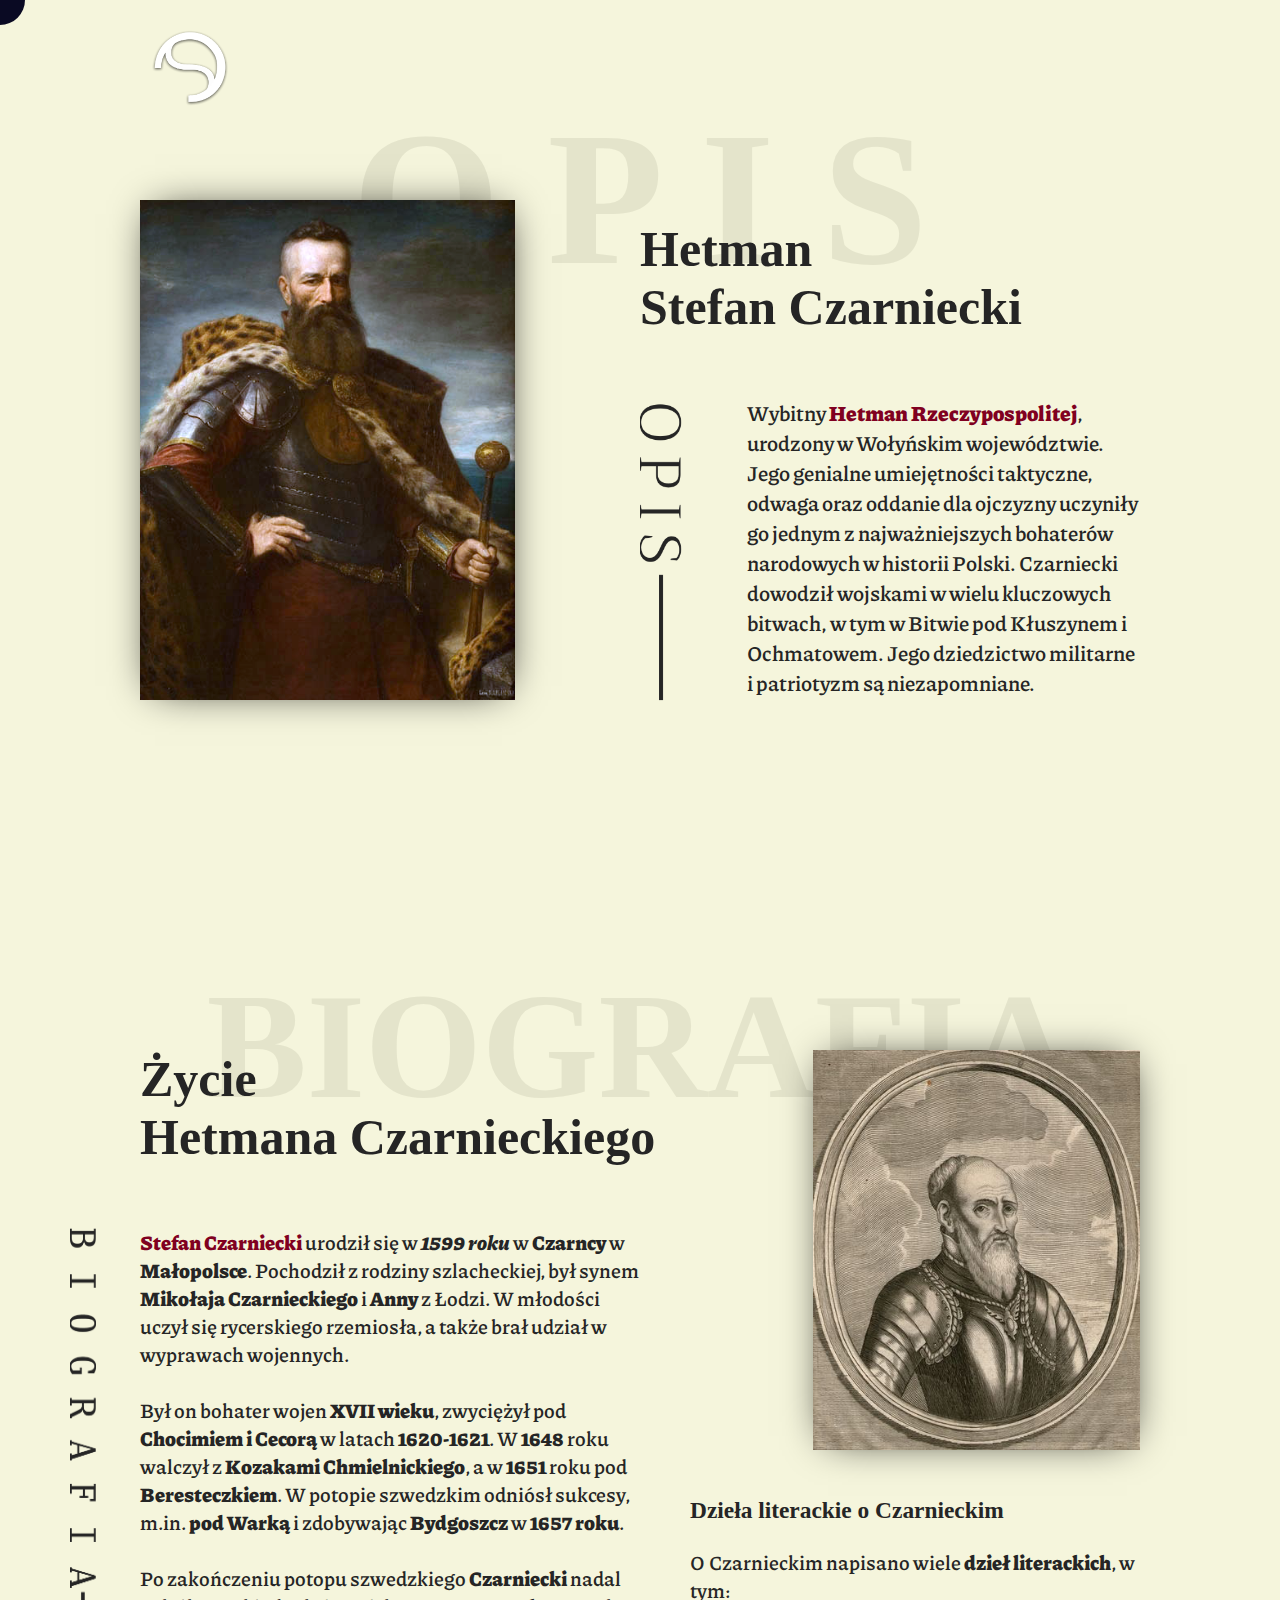
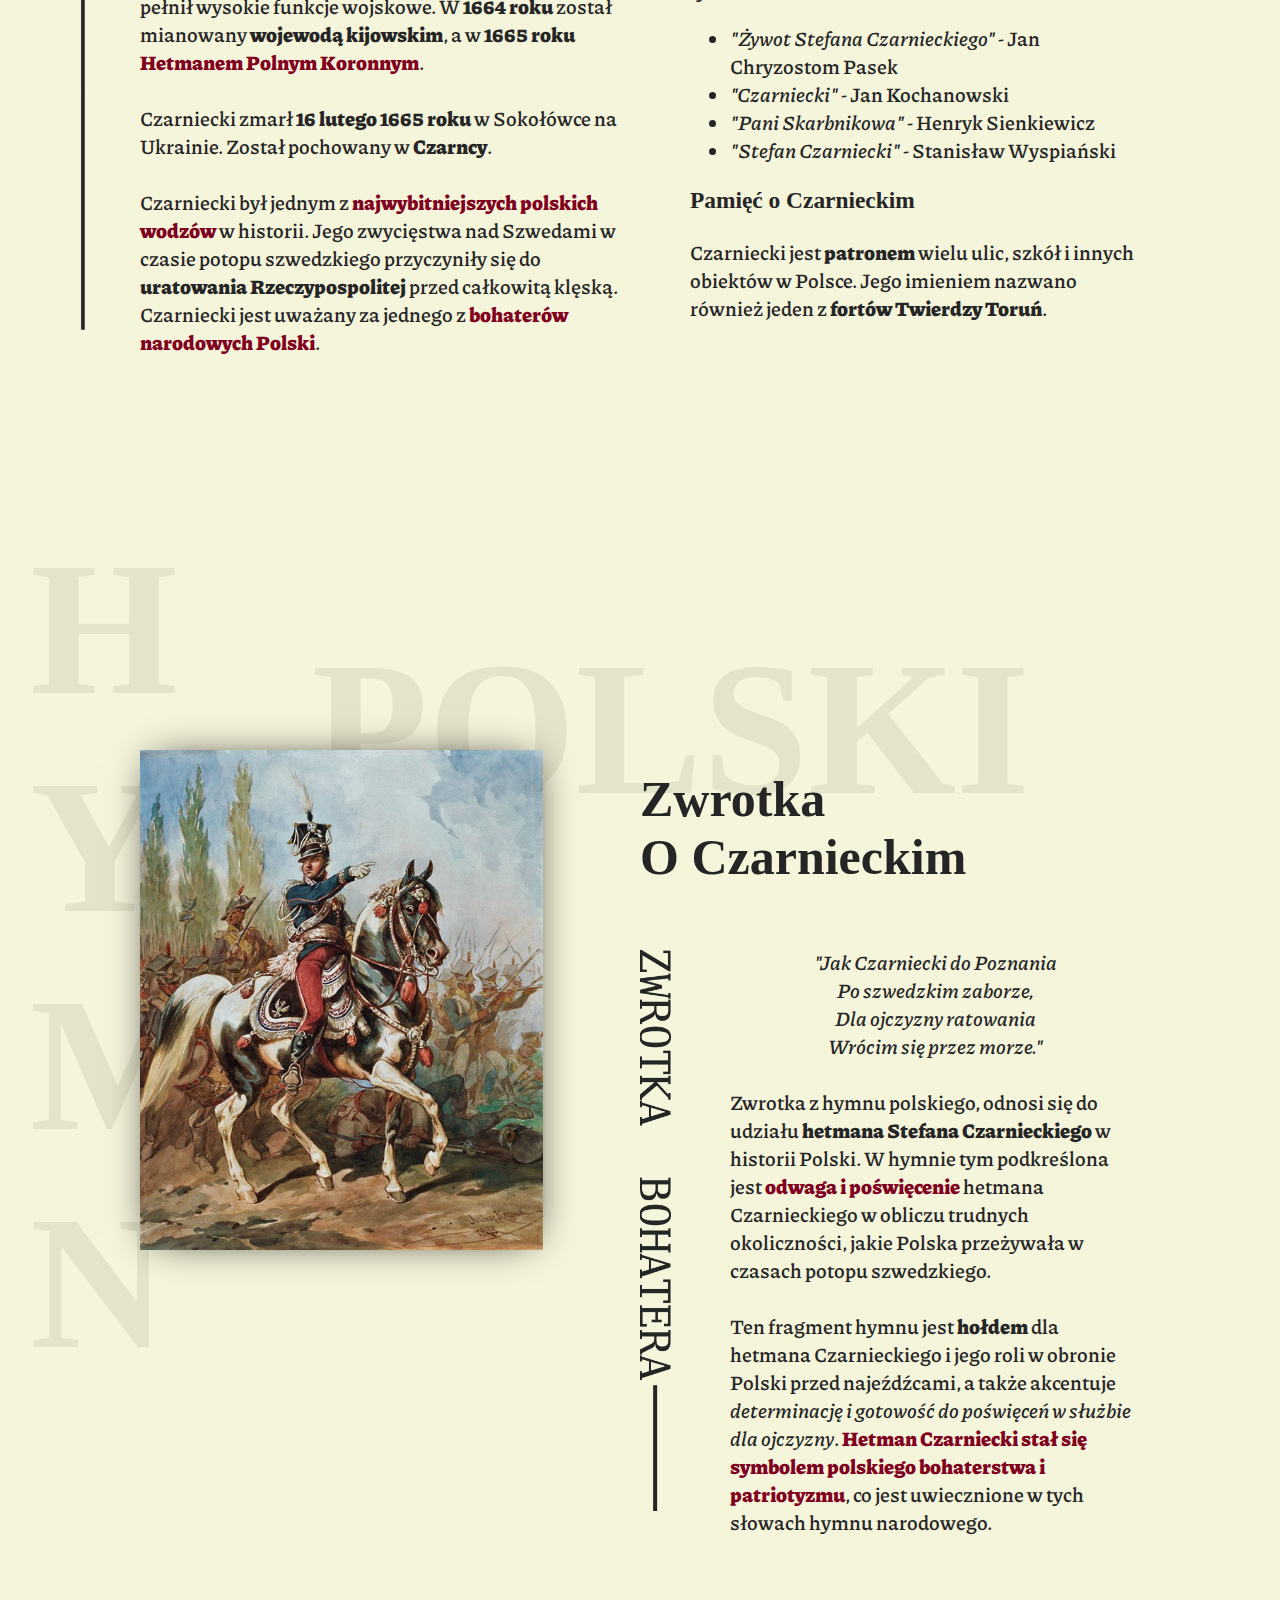
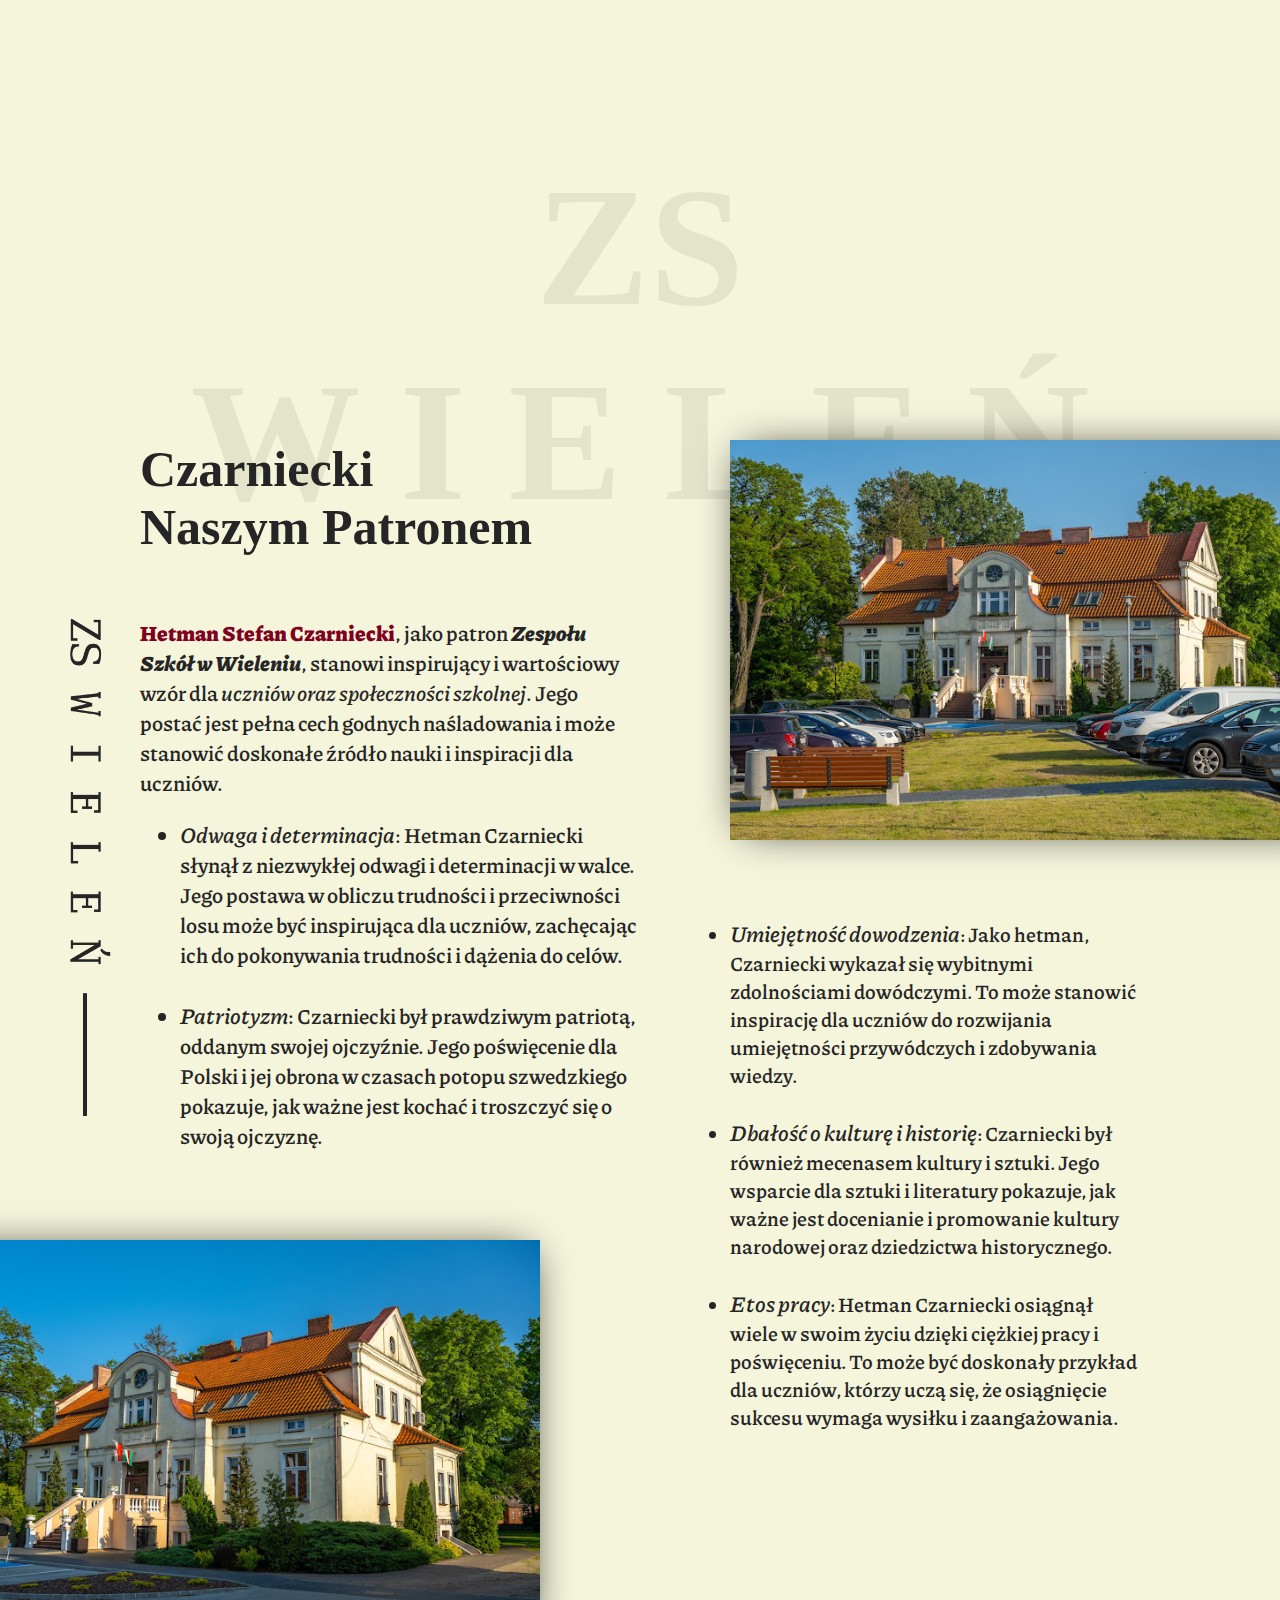
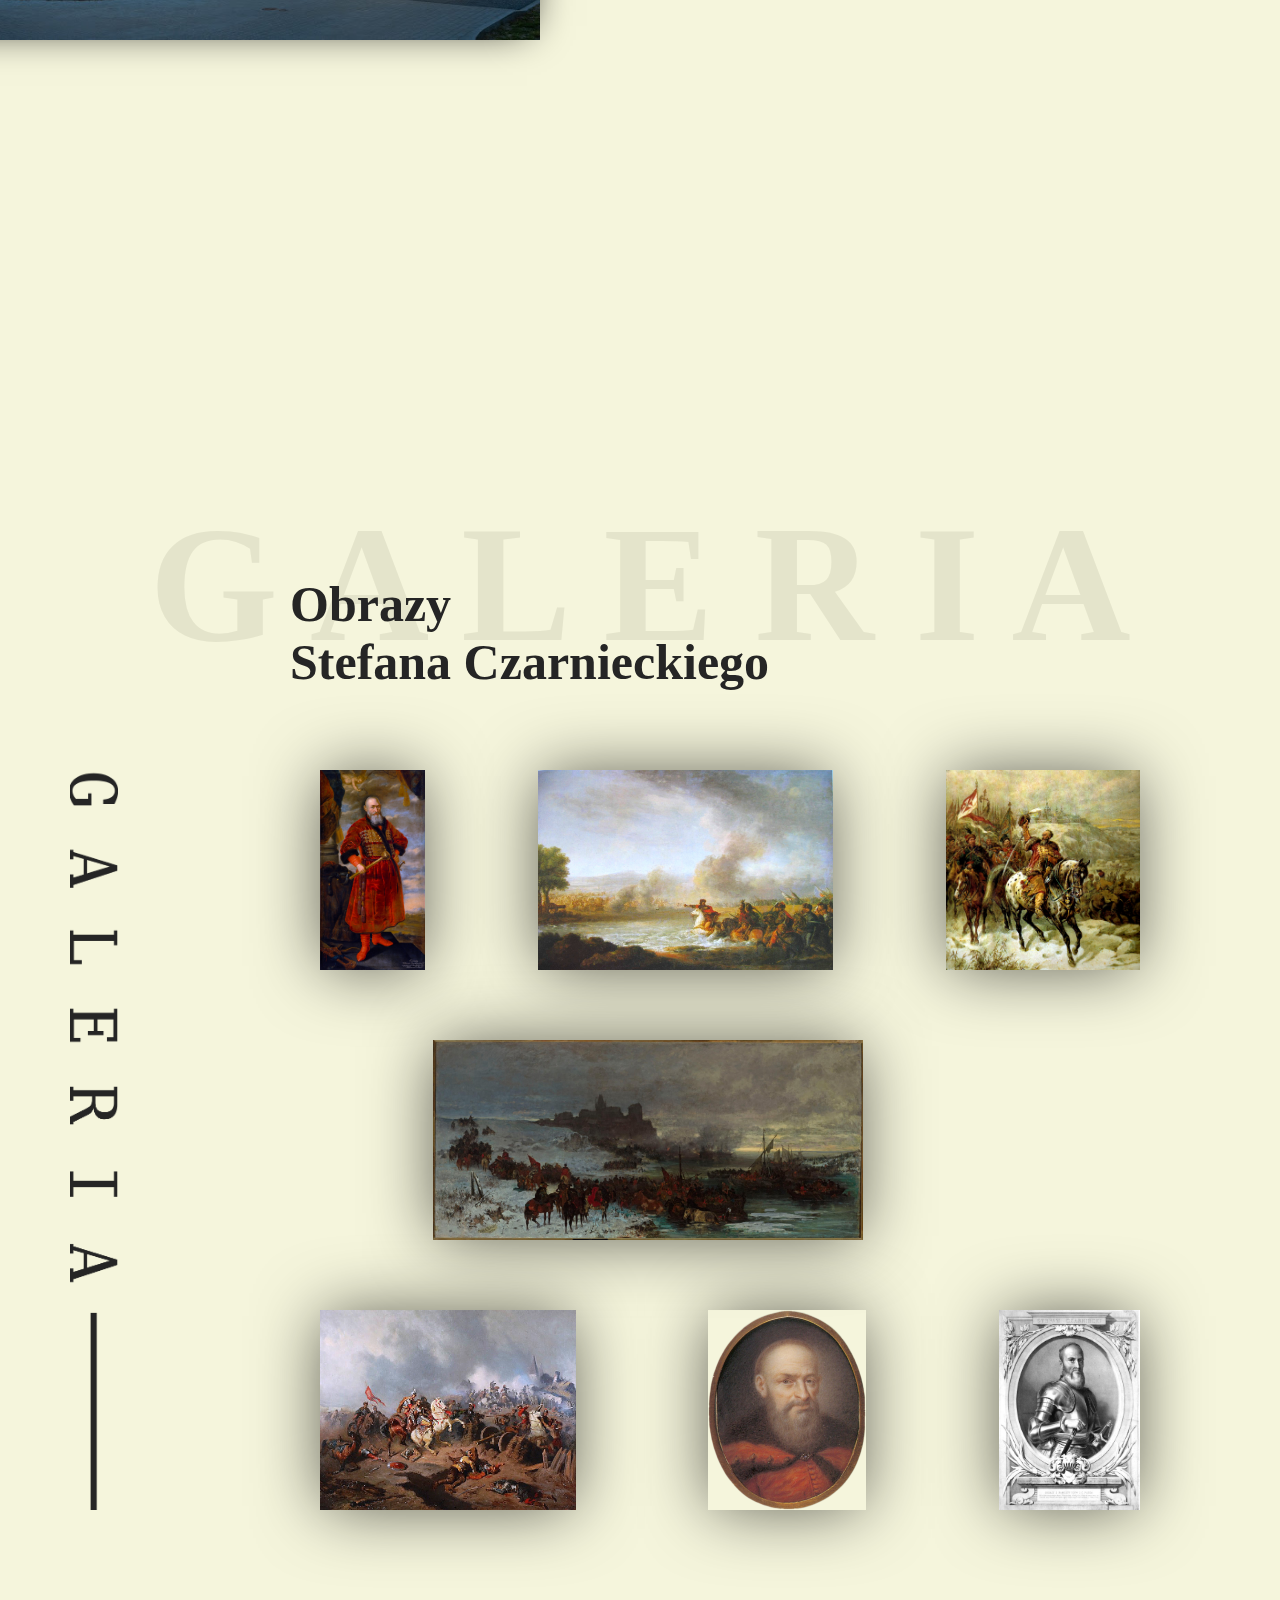
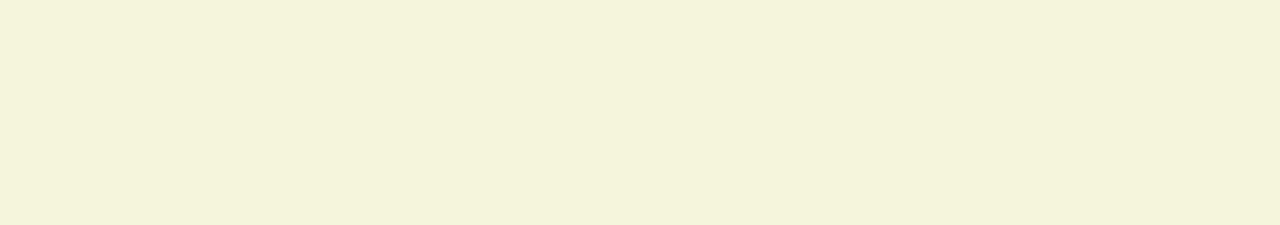
==== commit 69d9c545: "kw" ====
--- a/html/index.html
+++ b/html/index.html
@@ -5,8 +5,9 @@
         <meta http-equiv="X-UA-Compatible" content="IE=edge">
         <title>Stefan Czarniecki</title>
         <meta name="description" content="Stefan Czarniecki - Hetman Rzeczypospolitej, bohater narodowy i wybitny dowódca wojskowy. Jego geniusz taktyczny oraz odwaga przyczyniły się do wielu zwycięstw w czasach wojen Rzeczypospolitej. Czarniecki to postać niezwykle ważna w historii Polski, symbolizująca patriotyzm i męstwo. Odkryj więcej o jego życiu i osiągnięciach, klikając w link.">
+        <meta name="keywords" content="stefan czarniecki, hetman Rzeczypospolitej, polska, poland, zswieleń, biografia">
         <meta name="author" content="Szymon Olkowski">
-        <meta name="viewport" content="width=device-width, initial-scale=1">
+        <meta name="viewport" content="width=device-width, initial-scale=1.0">
         <link rel="stylesheet" href="../css/mainstyle.css">
         <link rel="preconnect" href="https://fonts.googleapis.com">
         <link rel="preconnect" href="https://fonts.gstatic.com" crossorigin>
@@ -18,295 +19,247 @@
         <link rel="icon" type="image/x-icon" href="../img/os.png">
     </head>
     <body>
-        <div class="container">
-            <div class="menu">
-                <div class="logo"> <img src="../img/os.png" alt="logo">  </div>
+        <main class="showcase">
+            <div class="container">
+                <div id="menu">
+                    <div class="logo toggle"> <img src="../img/os.png" alt="logo">  </div>
+                </div>
+                <div id="bgtitle1" class="bgtitle1">O P I S</div>
+                <div class="info">
+                    <div class="img1">
+                        <img src="../img/czarnieckiobraz1.png" alt="Obraz Hetmana Stefana Czarneckiego">
+                    </div>
+                    <div class="description1">
+                        <div class="title1">
+                            <h1>Hetman <br>Stefan Czarniecki</h1>
+                        </div>
+                        <div class="opisimg">
+                            <img class="side" src="../img/infoline1.png" alt="">
+                        </div>
+                        <div class="opis">
+                            <p style="margin: 0; padding: 0;">
+                                Wybitny <strong style="color: #800020;">Hetman Rzeczypospolitej</strong>, urodzony w Wołyńskim województwie. Jego genialne umiejętności taktyczne, odwaga oraz oddanie dla ojczyzny uczyniły go jednym z najważniejszych bohaterów narodowych w historii Polski. Czarniecki dowodził wojskami w wielu kluczowych bitwach, w tym w Bitwie pod Kłuszynem i Ochmatowem. Jego dziedzictwo militarne i patriotyzm są niezapomniane. 
+                            </p>
+                        </div>
+                    </div>
+                </div>
+                <div id="bio" class="bgtitle2">BIOGRAFIA</div>
+                <div class="biografia">
+                    <div class="description2">
+                        <div class="title2">
+                            <h1>Życie<br> Hetmana Czarnieckiego</h1>
+                        </div>
+                        <div class="opisimg2">
+                            <img class="side" src="../img/SIDEPSD.png" alt="BIOGRAFIA">
+                        </div>
+                        <div class="opis2">
+                            <p>
+                                <strong style="color: #800020;">Stefan Czarniecki</strong> urodził się w <strong><em>1599 roku</em></strong> w <strong>Czarncy</strong> w <strong>Małopolsce</strong>. Pochodził z rodziny szlacheckiej, był synem <strong>Mikołaja Czarnieckiego</strong> i <strong>Anny</strong> z Łodzi. W młodości uczył się rycerskiego rzemiosła, a także brał udział w wyprawach wojennych.
+                            </p>
+                            <br>
+                            <p>
+                                Był on bohater wojen <strong>XVII wieku</strong>, zwyciężył pod <strong>Chocimiem i Cecorą</strong> w latach <strong>1620-1621</strong>. W <strong>1648</strong> roku walczył z <strong>Kozakami Chmielnickiego</strong>, a w <strong>1651</strong> roku pod <strong>Beresteczkiem</strong>. W potopie szwedzkim odniósł sukcesy, m.in. <strong>pod Warką</strong> i zdobywając <strong>Bydgoszcz</strong> w <strong>1657 roku</strong>. 
+                            </p>
+                            <br>
+                            <p>
+                                Po zakończeniu potopu szwedzkiego <strong>Czarniecki</strong> nadal pełnił wysokie funkcje wojskowe. W <strong>1664 roku</strong> został mianowany <strong>wojewodą kijowskim</strong>, a w <strong>1665 roku</strong> <strong style="color: #800020;">Hetmanem Polnym Koronnym</strong>.
+                            </p>
+                            <br>
+                            <p>
+                                Czarniecki zmarł <strong> 16 lutego 1665 roku </strong>w Sokołówce na Ukrainie. Został pochowany w <strong> Czarncy</strong>.
+                            </p>
+                            <br>
+                            <p>
+                                Czarniecki był jednym z <strong style="color: #800020;">najwybitniejszych polskich wodzów</strong> w historii. Jego zwycięstwa nad Szwedami w czasie potopu szwedzkiego przyczyniły się do <strong>uratowania Rzeczypospolitej</strong> przed całkowitą klęską. Czarniecki jest uważany za jednego z <strong style="color: #800020;">bohaterów narodowych Polski</strong>.
+                            </p>
+                            <br>
+                        </div>
+                    </div>
+                    <div class="img2">
+                        <img src="../img/stefanbio.jpg" alt="Obraz Hetmana Stefana Czarneckiego">
+                    </div>
+                    <div class="opis3">
+                        <p>
+                            <h3>Dzieła literackie o Czarnieckim</h3>
+                        </p>
+                        <p>
+                            O Czarnieckim napisano wiele <strong>dzieł literackich</strong>, w tym:
+                        </p>
+                        <ul>
+                        <li> <em>"Żywot Stefana Czarnieckiego"</em> - Jan Chryzostom Pasek </li>
+                        <li> <em>"Czarniecki"</em> - Jan Kochanowski </li>
+                        <li> <em>"Pani Skarbnikowa"</em> - Henryk Sienkiewicz</li>
+                        <li> <em>"Stefan Czarniecki"</em> - Stanisław Wyspiański</li>
+                        </ul>
+                        <p>
+                            <h3>Pamięć o Czarnieckim</h3>
+                        </p>
+                        <p>
+                            Czarniecki jest <strong>patronem</strong> wielu ulic, szkół i innych obiektów w Polsce. Jego imieniem nazwano również jeden z <strong>fortów Twierdzy Toruń</strong>.
+                        </p>
+                    </div>
+                </div>
+                <div id="hym" class="bgtitle3">H Y M N <br> <span style="margin-top: 100px; padding: 0; display: flex;">POLSKI</span></div>
+                <div class="hymn">
+                    <div class="img3">
+                        <img src="../img/jhdhymn.jpg" alt="Jan Henryk Dabrowski">
+                    </div>
+                    <div class="description3">
+                        <div class="title3">
+                            <h1>Zwrotka <br>O Czarnieckim</h1>
+                        </div>
+                        <div class="opisimg3">
+                            <img class="side" src="../img/SIDEHYMN.png" alt="Zwrotka o bohaterze">
+                        </div>
+                        <div class="opis4">
+                            <p style="margin: 0; padding: 0; text-align: center;">
+                                <em>"Jak Czarniecki do Poznania<br>
+                                Po szwedzkim zaborze,<br>
+                                Dla ojczyzny ratowania<br>
+                                Wrócim się przez morze."<br></em>
+                            </p>
+                            <br>
+                            <p>
+                                Zwrotka z hymnu polskiego, odnosi się do udziału <strong>hetmana Stefana Czarnieckiego</strong> w historii Polski. W hymnie tym podkreślona jest <strong style="color: #800020;">odwaga i poświęcenie</strong> hetmana Czarnieckiego w obliczu trudnych okoliczności, jakie Polska przeżywała w czasach potopu szwedzkiego.
+                            </p>
+                            <br>
+                            <p>
+                                Ten fragment hymnu jest <strong>hołdem</strong> dla hetmana Czarnieckiego i jego roli w obronie Polski przed najeźdźcami, a także akcentuje <em>determinację i gotowość do poświęceń w służbie dla ojczyzny</em>. <strong style="color: #800020;">Hetman Czarniecki stał się symbolem polskiego bohaterstwa i patriotyzmu</strong>, co jest uwiecznione w tych słowach hymnu narodowego.
+                            </p>
+                        </div>
+                        <div style="clear: both;"></div>
+                    </div>
+                </div>
+                <div id="wie" class="bgtitle4">ZS <br> W I E L E Ń</div>
+                <div class="wielen">
+                    <div class="description4">
+                        <div class="title4">
+                            <h1>Czarniecki <br>Naszym Patronem </h1>
+                        </div>
+                        <div class="opisimg4">
+                            <img class="side" src="../img/SIDEPZS.png" alt="ZS WIELEŃ">
+                        </div>
+                        <div class="opis5">
+                            <p>
+                                <strong style="color: #800020;">Hetman Stefan Czarniecki</strong>, jako patron <strong><em>Zespołu Szkół w Wieleniu</em></strong>, stanowi inspirujący i wartościowy wzór dla <em>uczniów oraz społeczności szkolnej</em>. Jego postać jest pełna cech godnych naśladowania i może stanowić doskonałe źródło nauki i inspiracji dla uczniów.
+                            </p>
+                            <ul>
+                                <li><em style="font-size: 22px;">Odwaga i determinacja</em>: Hetman Czarniecki słynął z niezwykłej odwagi i determinacji w walce. Jego postawa w obliczu trudności i przeciwności losu może być inspirująca dla uczniów, zachęcając ich do pokonywania trudności i dążenia do celów.</li>
+                                <br>
+                                <li><em style="font-size: 22px;">Patriotyzm</em>: Czarniecki był prawdziwym patriotą, oddanym swojej ojczyźnie. Jego poświęcenie dla Polski i jej obrona w czasach potopu szwedzkiego pokazuje, jak ważne jest kochać i troszczyć się o swoją ojczyznę.</li>
+                                <br>
+                            </ul>
+                        </div>
+                    </div>
+                    <div class="img4">
+                        <img src="../img/zs.jpg" alt="ZS Wieleń">
+                    </div>
+                    <div class="opis6">
+                        <ul>
+                                <li><em style="font-size: 22px;">Umiejętność dowodzenia</em>: Jako hetman, Czarniecki wykazał się wybitnymi zdolnościami dowódczymi. To może stanowić inspirację dla uczniów do rozwijania umiejętności przywódczych i zdobywania wiedzy.</li>
+                                <br>
+                                <li><em style="font-size: 22px;">Dbałość o kulturę i historię</em>: Czarniecki był również mecenasem kultury i sztuki. Jego wsparcie dla sztuki i literatury pokazuje, jak ważne jest docenianie i promowanie kultury narodowej oraz dziedzictwa historycznego.</li>
+                                <br>
+                                <li><em style="font-size: 22px;">Etos pracy</em>: Hetman Czarniecki osiągnął wiele w swoim życiu dzięki ciężkiej pracy i poświęceniu. To może być doskonały przykład dla uczniów, którzy uczą się, że osiągnięcie sukcesu wymaga wysiłku i zaangażowania.</li>
+                        </ul>
+                    </div>
+                    <div class="img5" style="margin-top:  250px;">
+                        <img src="../img/zs2.jpg" alt="ZS Wieleń">
+                    </div>
+                </div>
+                <div id="gale"  class="bgtitle5">G A L E R I A</div>
+                <div class="galeria">
+                    <div class="titlegal">
+                        <h1>Obrazy <br>Stefana Czarnieckiego</h1>
+                    </div>
+                    <div class="opisimggal">
+                        <img class="side" src="../img/SIDEPSDGAL.png" alt="Galeria zdjęć">
+                    </div>
+                    <div class="opisgal">
+                        <div class="imgsec1">
+                            <img src="../img/GAL/1.png" alt="" class="1">
+                            <img src="../img/GAL/2.jpg" alt="" class="2">
+                            <img src="../img/GAL/3.jpg" alt="" class="3">
+                        </div>
+                        <div class="imgsec2">
+                            <img src="../img/GAL/4.jpg" alt="" class="4">
+                            <img src="../img/GAL/5.png" alt="" class="5">
+                        </div>
+                        <div class="imgsec1">
+                            <img src="../img/GAL/6.png" alt="" class="6">
+                            <img src="../img/GAL/7.png" alt="" class="7">
+                            <img src="../img/GAL/8.png" alt="" class="8">
+                        </div>
+                    </div>
+                    <div id="fullpage" onclick="this.style.display='none';">
+                        <div style="display: none;" id="obraz1">
+                            <img class="ppagegalimg" src="../img/GAL/SIDEPSDOPISFOTO.png" alt="Obraz">
+                            <p class="ppagegal">
+                                <em style="font-size: 5vh;">Brodero Matthisen</em> <br> Stefan Czarniecki, 1659
+                            </p>
+                        </div>
+                        <!-- Franciszek Smuglewicz, Stefan Czarniecki w Bitwie pod Warką -->
+                        <div style="display: none;" id="obraz2">
+                            <img class="ppagegalimg" src="../img/GAL/SIDEPSDOPISFOTO.png" alt="Obraz">
+                            <p class="ppagegal">
+                                <em style="font-size: 5vh;">Franciszek Smuglewicz</em> <br> Stefan Czarniecki w&nbsp;Bitwie pod&nbsp;Warką
+                            </p>
+                        </div>
+                        <!-- Juliusz Kossak Czarniecki pod Płockiem, XIX w. -->
+                        <div style="display: none;" id="obraz3">
+                            <img class="ppagegalimg" src="../img/GAL/SIDEPSDOPISFOTO.png" alt="Obraz">
+                            <p class="ppagegal">
+                                <em style="font-size: 5vh;">Juliusz Kossak</em> <br> Czarniecki pod&nbsp;Płockiem, XIX w.
+                            </p>
+                        </div>
+                        <!-- Józef Brandt, Czarniecki pod Koldyngą, 1870 -->
+                        <div style="display: none;" id="obraz4">
+                            <img class="ppagegalimg" src="../img/GAL/SIDEPSDOPISFOTO.png" alt="Obraz">
+                            <p class="ppagegal">
+                                <em style="font-size: 5vh;">Józef Brandt</em> <br> Czarniecki pod&nbsp;Koldyngą, 1870
+                            </p>
+                        </div>
+                        <!-- Popiersie Stefana Czarnieckiego dłuta Andrzeja Le Bruna -->
+                        <div style="display: none;" id="obraz5">
+                            <img class="ppagegalimg" src="../img/GAL/SIDEPSDOPISFOTO.png" alt="Obraz">
+                            <p class="ppagegal">
+                                <em style="font-size: 5vh;">Andrzej Le&nbsp;Brun</em> <br>Popiersie Stefana Czarnieckiego
+                            </p>
+                        </div>
+                        <!-- Stefan Czarniecki pod Monasterzyskami, obraz Henryka Pillatiego z 1857 roku -->
+                        <div style="display: none;" id="obraz6">
+                            <img class="ppagegalimg" src="../img/GAL/SIDEPSDOPISFOTO.png" alt="Obraz">
+                            <p class="ppagegal">
+                                <em style="font-size: 5vh;">Henryk Pillati</em> <br> Stefan Czarniecki pod&nbsp;Monasterzyskami, 1857
+                            </p>
+                        </div>
+                        <!-- Wincenty de Lesseur, Stefan Czarniecki, 1798 -->
+                        <div style="display: none;" id="obraz7">
+                            <img class="ppagegalimg" src="../img/GAL/SIDEPSDOPISFOTO.png" alt="Obraz">
+                            <p class="ppagegal">
+                                <em style="font-size: 5vh;">Wincenty de&nbsp;Lesseur</em> <br> Stefan Czarniecki, 1798
+                            </p>
+                        </div>
+                        <!-- Stefan Czarniecki na grafice , 1856 rok -->
+                        <div style="display: none;" id="obraz8">
+                            <img class="ppagegalimg" src="../img/GAL/SIDEPSDOPISFOTO.png" alt="Obraz">
+                            <p class="ppagegal">
+                                <em style="font-size: 5vh;">Adolphe Lafosse</em> <br> Stefan Czarniecki na grafice, 1856 rok
+                            </p>
+                        </div>
+                    </div>
+                </div>
             </div>
-            <div class="bgtitle1">O P I S</div>
-            <div class="info">
-                <div class="img1">
-                    <img src="../img/czarnieckiobraz1.png" alt="Obraz Hetmana Stefana Czarneckiego">
-                </div>
-                <div class="description1">
-                    <div class="title1">
-                        <h1>Hetman <br>Stefan Czarniecki</h1>
-                    </div>
-                    <div class="opisimg">
-                        <img src="../img/infoline1.png" alt="">
-                    </div>
-                    <div class="opis">
-                        <p style="margin: 0; padding: 0;">
-                            Wybitny <strong style="color: #800020;">Hetman Rzeczypospolitej</strong>, urodzony w Wołyńskim województwie. Jego genialne umiejętności taktyczne, odwaga oraz oddanie dla ojczyzny uczyniły go jednym z najważniejszych bohaterów narodowych w historii Polski. Czarniecki dowodził wojskami w wielu kluczowych bitwach, w tym w Bitwie pod Kłuszynem i Ochmatowem. Jego dziedzictwo militarne i patriotyzm są niezapomniane. 
-                        </p>
-                    </div>
-                </div>
-            </div>
-            <div class="bgtitle2">BIOGRAFIA</div>
-            <div class="biografia">
-                <div class="description2">
-                    <div class="title2">
-                        <h1>Życie<br> Hetmana Czarnieckiego</h1>
-                    </div>
-                    <div class="opisimg2">
-                        <img src="../img/SIDEPSD.png" alt="BIOGRAFIA">
-                    </div>
-                    <div class="opis2">
-                        <p>
-                            <strong style="color: #800020;">Stefan Czarniecki</strong> urodził się w <b><i>1599 roku</i></b> w <b>Czarncy</b> w <b>Małopolsce</b>. Pochodził z rodziny szlacheckiej, był synem <b>Mikołaja Czarnieckiego</b> i <b>Anny</b> z Łodzi. W młodości uczył się rycerskiego rzemiosła, a także brał udział w wyprawach wojennych.
-                        </p>
-                        <br>
-                        <p>
-                            Był on bohater wojen <b>XVII wieku</b>, zwyciężył pod <b>Chocimiem i Cecorą</b> w latach <b>1620-1621</b>. W <b>1648</b> roku walczył z <b>Kozakami Chmielnickiego</b>, a w <b>1651</b> roku pod <b>Beresteczkiem</b>. W potopie szwedzkim odniósł sukcesy, m.in. <b>pod Warką</b> i zdobywając <b>Bydgoszcz</b> w <b>1657 roku</b>. 
-                        </p>
-                        <br>
-                        <p>
-                            Po zakończeniu potopu szwedzkiego <b>Czarniecki</b> nadal pełnił wysokie funkcje wojskowe. W <b>1664 roku</b> został mianowany <b>wojewodą kijowskim</b>, a w <b>1665 roku</b> <strong style="color: #800020;">Hetmanem Polnym Koronnym</strong>.
-                        </p>
-                        <br>
-                        <p>
-                            Czarniecki zmarł <strong> 16 lutego 1665 roku </strong>w Sokołówce na Ukrainie. Został pochowany w <strong> Czarncy</strong>.
-                        </p>
-                        <br>
-                        <p>
-                            Czarniecki był jednym z <strong style="color: #800020;">najwybitniejszych polskich wodzów</strong> w historii. Jego zwycięstwa nad Szwedami w czasie potopu szwedzkiego przyczyniły się do <b>uratowania Rzeczypospolitej</b> przed całkowitą klęską. Czarniecki jest uważany za jednego z <strong style="color: #800020;">bohaterów narodowych Polski</strong>.
-                        </p>
-                        <br>
-                    </div>
-                </div>
-                <div class="img2">
-                    <img src="../img/stefanbio.jpg" alt="Obraz Hetmana Stefana Czarneckiego">
-                </div>
-                <div class="opis3">
-                    <p>
-                        <h3>Dzieła literackie o Czarnieckim</h3>
-                    </p>
-                    <p>
-                        O Czarnieckim napisano wiele <b>dzieł literackich</b>, w tym:
-                    </p>
-                    <ul>
-                       <li> <i>"Żywot Stefana Czarnieckiego"</i> - Jan Chryzostom Pasek </li>
-                       <li> <i>"Czarniecki"</i> - Jan Kochanowski </li>
-                       <li> <i>"Pani Skarbnikowa"</i> - Henryk Sienkiewicz</li>
-                       <li> <i>"Stefan Czarniecki"</i> - Stanisław Wyspiański</li>
-                    </ul>
-                    <p>
-                        <h3>Pamięć o Czarnieckim</h3>
-                    </p>
-                    <p>
-                        Czarniecki jest <strong>patronem</strong> wielu ulic, szkół i innych obiektów w Polsce. Jego imieniem nazwano również jeden z <b>fortów Twierdzy Toruń</b>.
-                    </p>
-                </div>
-            </div>
-            <div class="bgtitle3">H Y M N <br> <span style="margin-top: 100px; padding: 0; display: flex;">POLSKI</span></div>
-            <div class="hymn">
-                <div class="img3">
-                    <img src="../img/jhdhymn.jpg" alt="Jan Henryk Dabrowski">
-                </div>
-                <div class="description3">
-                    <div class="title3">
-                        <h1>Zwrotka <br>O Czarnieckim</h1>
-                    </div>
-                    <div class="opisimg3">
-                        <img src="../img/SIDEHYMN.png" alt="Zwrotka o bohaterze">
-                    </div>
-                    <div class="opis4">
-                        <p style="margin: 0; padding: 0; text-align: center;">
-                            <i>"Jak Czarniecki do Poznania<br>
-                            Po szwedzkim zaborze,<br>
-                            Dla ojczyzny ratowania<br>
-                            Wrócim się przez morze."<br></i>
-                        </p>
-                        <br>
-                        <p>
-                            Zwrotka z hymnu polskiego, odnosi się do udziału <b>hetmana Stefana Czarnieckiego</b> w historii Polski. W hymnie tym podkreślona jest <strong style="color: #800020;">odwaga i poświęcenie</strong> hetmana Czarnieckiego w obliczu trudnych okoliczności, jakie Polska przeżywała w czasach potopu szwedzkiego.
-                        </p>
-                        <br>
-                        <p>
-                            Ten fragment hymnu jest <b>hołdem</b> dla hetmana Czarnieckiego i jego roli w obronie Polski przed najeźdźcami, a także akcentuje <i>determinację i gotowość do poświęceń w służbie dla ojczyzny</i>. <strong style="color: #800020;">Hetman Czarniecki stał się symbolem polskiego bohaterstwa i patriotyzmu</strong>, co jest uwiecznione w tych słowach hymnu narodowego.
-                        </p>
-                    </div>
-                    <div style="clear: both;"></div>
-                </div>
-            </div>
-            <div class="bgtitle4">ZS <br> W I E L E Ń</div>
-            <div class="wielen">
-                <div class="description4">
-                    <div class="title4">
-                        <h1>Czarnecki <br>Naszym Patronem </h1>
-                    </div>
-                    <div class="opisimg4">
-                        <img src="../img/SIDEPZS.png" alt="ZS WIELEŃ">
-                    </div>
-                    <div class="opis5">
-                        <p>
-                            <strong style="color: #800020;">Hetman Stefan Czarniecki</strong>, jako patron <b><i>Zespołu Szkół w Wieleniu</i></b>, stanowi inspirujący i wartościowy wzór dla <i>uczniów oraz społeczności szkolnej</i>. Jego postać jest pełna cech godnych naśladowania i może stanowić doskonałe źródło nauki i inspiracji dla uczniów.
-                        </p>
-                        <ul>
-                            <li><i style="font-size: 22px;">Odwaga i determinacja</i>: Hetman Czarniecki słynął z niezwykłej odwagi i determinacji w walce. Jego postawa w obliczu trudności i przeciwności losu może być inspirująca dla uczniów, zachęcając ich do pokonywania trudności i dążenia do celów.</li>
-                            <br>
-                            <li><i style="font-size: 22px;">Patriotyzm</i>: Czarniecki był prawdziwym patriotą, oddanym swojej ojczyźnie. Jego poświęcenie dla Polski i jej obrona w czasach potopu szwedzkiego pokazuje, jak ważne jest kochać i troszczyć się o swoją ojczyznę.</li>
-                            <br>
-                        </ul>
-                    </div>
-                </div>
-                <div class="img4">
-                    <img src="../img/zs.jpg" alt="ZS Wieleń">
-                </div>
-                <div class="opis6">
-                    <ul>
-                            <li><i style="font-size: 22px;">Umiejętność dowodzenia</i>: Jako hetman, Czarniecki wykazał się wybitnymi zdolnościami dowódczymi. To może stanowić inspirację dla uczniów do rozwijania umiejętności przywódczych i zdobywania wiedzy.</li>
-                            <br>
-                            <li><i style="font-size: 22px;">Dbałość o kulturę i historię</i>: Czarniecki był również mecenasem kultury i sztuki. Jego wsparcie dla sztuki i literatury pokazuje, jak ważne jest docenianie i promowanie kultury narodowej oraz dziedzictwa historycznego.</li>
-                            <br>
-                            <li><i style="font-size: 22px;">Etos pracy</i>: Hetman Czarniecki osiągnął wiele w swoim życiu dzięki ciężkiej pracy i poświęceniu. To może być doskonały przykład dla uczniów, którzy uczą się, że osiągnięcie sukcesu wymaga wysiłku i zaangażowania.</li>
-                    </ul>
-                </div>
-                <div class="img5" style="margin-top:  250px;">
-                    <img src="../img/zs2.jpg" alt="ZS Wieleń">
-                </div>
-            </div>
-            <div class="bgtitle5">G A L E R I A</div>
-            
-            <div class="galeria">
-                <div class="titlegal">
-                    <h1>Obrazy <br>Stefana Czarnieckiego</h1>
-                </div>
-                <div class="opisimggal">
-                    <img src="../img/SIDEPSDGAL.png" alt="Galeria zdjęć">
-                </div>
-                <div class="opisgal">
-                    <div class="imgsec1">
-                        <img src="../img/GAL/1.png" alt="" class="1">
-                        <img src="../img/GAL/2.jpg" alt="" class="2">
-                        <img src="../img/GAL/3.jpg" alt="" class="3">
-                    </div>
-                    <div class="imgsec2">
-                        <img src="../img/GAL/4.jpg" alt="" class="4">
-                        <img src="../img/GAL/5.png" alt="" class="5">
-                    </div>
-                    <div class="imgsec1">
-                        <img src="../img/GAL/6.png" alt="" class="6">
-                        <img src="../img/GAL/7.png" alt="" class="7">
-                        <img src="../img/GAL/8.png" alt="" class="8">
-                    </div>
-                </div>
-                <div id="fullpage" onclick="this.style.display='none';">
-                    <div style="display: none;" id="obraz1">
-                        <img class="ppagegalimg" src="../img/GAL/SIDEPSDOPISFOTO.png" alt="Obraz">
-                        <p class="ppagegal">
-                            <i style="font-size: 5vh;">Brodero Matthisen</i> <br> Stefan Czarniecki, 1659
-                        </p>
-                    </div>
-                    <!-- Franciszek Smuglewicz, Stefan Czarniecki w Bitwie pod Warką -->
-                    <div style="display: none;" id="obraz2">
-                        <img class="ppagegalimg" src="../img/GAL/SIDEPSDOPISFOTO.png" alt="Obraz">
-                        <p class="ppagegal">
-                            <i style="font-size: 5vh;">Franciszek Smuglewicz</i> <br> Stefan Czarniecki w&nbsp;Bitwie pod&nbsp;Warką
-                        </p>
-                    </div>
-                    <!-- Juliusz Kossak Czarniecki pod Płockiem, XIX w. -->
-                    <div style="display: none;" id="obraz3">
-                        <img class="ppagegalimg" src="../img/GAL/SIDEPSDOPISFOTO.png" alt="Obraz">
-                        <p class="ppagegal">
-                            <i style="font-size: 5vh;">Juliusz Kossak</i> <br> Czarniecki pod&nbsp;Płockiem, XIX w.
-                        </p>
-                    </div>
-                    <!-- Józef Brandt, Czarniecki pod Koldyngą, 1870 -->
-                    <div style="display: none;" id="obraz4">
-                        <img class="ppagegalimg" src="../img/GAL/SIDEPSDOPISFOTO.png" alt="Obraz">
-                        <p class="ppagegal">
-                            <i style="font-size: 5vh;">Józef Brandt</i> <br> Czarniecki pod&nbsp;Koldyngą, 1870
-                        </p>
-                    </div>
-                    <!-- Popiersie Stefana Czarnieckiego dłuta Andrzeja Le Bruna -->
-                    <div style="display: none;" id="obraz5">
-                        <img class="ppagegalimg" src="../img/GAL/SIDEPSDOPISFOTO.png" alt="Obraz">
-                        <p class="ppagegal">
-                            <i style="font-size: 5vh;">Andrzej Le&nbsp;Brun</i> <br>Popiersie Stefana Czarnieckiego
-                        </p>
-                    </div>
-                    <!-- Stefan Czarniecki pod Monasterzyskami, obraz Henryka Pillatiego z 1857 roku -->
-                    <div style="display: none;" id="obraz6">
-                        <img class="ppagegalimg" src="../img/GAL/SIDEPSDOPISFOTO.png" alt="Obraz">
-                        <p class="ppagegal">
-                            <i style="font-size: 5vh;">Henryk Pillati</i> <br> Stefan Czarniecki pod&nbsp;Monasterzyskami, 1857
-                        </p>
-                    </div>
-                    <!-- Wincenty de Lesseur, Stefan Czarniecki, 1798 -->
-                    <div style="display: none;" id="obraz7">
-                        <img class="ppagegalimg" src="../img/GAL/SIDEPSDOPISFOTO.png" alt="Obraz">
-                        <p class="ppagegal">
-                            <i style="font-size: 5vh;">Wincenty de&nbsp;Lesseur</i> <br> Stefan Czarniecki, 1798
-                        </p>
-                    </div>
-                    <!-- Stefan Czarniecki na grafice , 1856 rok -->
-                    <div style="display: none;" id="obraz8">
-                        <img class="ppagegalimg" src="../img/GAL/SIDEPSDOPISFOTO.png" alt="Obraz">
-                        <p class="ppagegal">
-                            <i style="font-size: 5vh;">Adolphe Lafosse</i> <br> Stefan Czarniecki na grafice, 1856 rok
-                        </p>
-                    </div>
-                </div>
-            </div>
+        </main>
+        <div class="menu">
+        <ul>
+            <li><a href="bio" class="menuclick">BIOGRAFIA</a></li>
+            <li><a href="hym" class="menuclick">HYMN POLSKI</a></li>
+            <li><a href="wie" class="menuclick">ZS WIELEŃ</a></li>
+            <li><a href="gale" class="menuclick">GALERIA</a></li>
+        </ul>
         </div>
-        <script>
-            const imgs = document.querySelectorAll('.opisgal img');
-            const fullPage = document.querySelector('#fullpage');
-            const obraz1 = document.querySelector('#obraz1');
-            console.log(imgs);
-            imgs.forEach(img => {
-            img.addEventListener('click', function() {
-                fullPage.style.backgroundImage = 'url(' + img.src + ')';
-                fullPage.style.display = 'block';
-                if(img.className == '1'){
-                    obraz1.style.display = 'block';
-                }else{
-                    obraz1.style.display = 'none';
-                }
-
-                if(img.className == '2'){
-                    obraz2.style.display = 'block';
-                }else{
-                    obraz2.style.display = 'none';
-                }
-
-                if(img.className == '3'){
-                    obraz3.style.display = 'block';
-                }else{
-                    obraz3.style.display = 'none';
-                }
-
-                if(img.className == '4'){
-                    obraz4.style.display = 'block';
-                }else{
-                    obraz4.style.display = 'none';
-                }
-
-                if(img.className == '5'){
-                    obraz5.style.display = 'block';
-                }else{
-                    obraz5.style.display = 'none';
-                }
-
-                if(img.className == '6'){
-                    obraz6.style.display = 'block';
-                }else{
-                    obraz6.style.display = 'none';
-                }
-
-                if(img.className == '7'){
-                    obraz7.style.display = 'block';
-                }else{
-                    obraz7.style.display = 'none';
-                }
-
-                if(img.className == '8'){
-                    obraz8.style.display = 'block';
-                }else{
-                    obraz8.style.display = 'none';
-                }
-            });
-            });
-        </script>
+        <div class="cursor-outer"></div>
+        <script src="../js/main.js"></script>
     </body>
 </html>--- a/css/mainstyle.css
+++ b/css/mainstyle.css
@@ -1,30 +1,42 @@
-*{
+* {
     box-sizing: border-box;
     -moz-box-sizing: border-box;
     -webkit-box-sizing: border-box;
-    -webkit-touch-callout:none;
-    -webkit-user-select:none;
-    -moz-user-select:none;
-    -ms-user-select:none;
-    user-select:none;
+    -webkit-touch-callout: none;
+    -webkit-user-select: none;
+    -moz-user-select: none;
+    -ms-user-select: none;
+    user-select: none;
+    cursor: none;
+}
+
+html {
+    background-color: #f5f5dc;
+    scroll-behavior: smooth;
 }
 
 body::-webkit-scrollbar {
-    width: 20px;               /* width of the entire scrollbar */
-  }
-  
+    width: 1.25rem;
+    background: transparent;
+    /* width of the entire scrollbar */
+}
+
 body::-webkit-scrollbar-track {
-    background: transparent;        /* color of the tracking area */
-}
-  
+    background: #f5f5dc;
+    /* color of the tracking area */
+}
+
 body::-webkit-scrollbar-thumb {
-    background-color: #b4b2a7;    /* color of the scroll thumb */
-    border-radius: 20px;       /* roundness of the scroll thumb */  
+    background-color: #b4b2a7;
+    /* color of the scroll thumb */
+    border-radius: 1.25rem;
+    /* roundness of the scroll thumb */
 }
 
 
 #fullpage {
     display: none;
+    backdrop-filter: blur(.625rem);
     position: fixed;
     z-index: 9999;
     top: 0;
@@ -32,63 +44,213 @@
     width: 100vw;
     height: 100vh;
     background-color: rgba(25, 25, 25, 0.5);
-    background-size: 50vh;
+    background-size: 30vw;
     background-repeat: no-repeat no-repeat;
     background-position: center center;
     transition: 1s;
 }
 
-.container img{
+
+.container img {
     transition: 250ms;
 }
 
-.container img:not(.opisimg img, .opisimg2 img, .opisimg3 img, .opisimg4 img, .opisimggal img, .logo img):hover{
-    box-shadow: 1px 1px 83px 16px rgba(0,0,0,0.41);
-    -webkit-box-shadow: 1px 1px 83px 16px rgba(0,0,0,0.41);
-    -moz-box-shadow: 1px 1px 83px 16px rgba(0,0,0,0.41);
-}
-
-body{
-    margin: 0;
-    padding: 0;
+.container img:not(.opisimg img, .opisimg2 img, .opisimg3 img, .opisimg4 img, .opisimggal img, .logo img):hover {
+    box-shadow: .0625rem .0625rem 5.1875rem 1rem rgba(0, 0, 0, 0.41);
+    -webkit-box-shadow: .0625rem .0625rem 5.1875rem 1rem rgba(0, 0, 0, 0.41);
+    -moz-box-shadow: .0625rem .0625rem 5.1875rem 1rem rgba(0, 0, 0, 0.41);
+}
+
+[class^="cursor"] {
+    position: fixed;
+    top: 0;
+    left: 0;
+    transform: translate(-50%, -50%);
+    border-radius: 50%;
+    z-index: 9999;
+    transition: 0s;
+    pointer-events: none;
+}
+
+
+.cursor-outer {
+    text-align: center;
+    width: 3.125rem;
+    height: 3.125rem;
+    background-color: rgb(255, 255, 255);
+    transition: all .055s;
+    border-style: solid;
+    border-width: 0rem;
+    mix-blend-mode: difference;
+    transition: transform .25s ease-in-out, background .45s ease-in-out, border-width 0.7s ease-out;
+    
+}
+
+.cursor-outerlinks {
+    transform: scale(150%) translate(-25%, -25%);
+    background-color: transparent;
+    border-color: #fff;
+    border-width: .3125rem;
+}
+
+
+.cursor-outer-overhimg{
+    transform: scale(250%) translate(-25%, -25%);
+}
+
+#menu img {
+    transition: 200ms;
+}
+
+#menu img:hover {
+    transform: scale(1.5);
+}
+
+
+body {
+    margin: 0;
+    padding: 0;
+    width: 100vh;
+    height: 100vw;
+    background: linear-gradient(90deg, #fff 50%, #f5f5dc 50%);
+    color: #252525;
+}
+
+h2,
+h3,
+h4 {
+    font-family: 'Old Standard TT', serif;
+}
+
+p {
+    margin: 0;
+    padding: 0;
+}
+
+.container {
+    z-index: 4;
+    width: 62.5rem;
+    position: relative;
+}
+
+
+/* Menu sekcja 1 */
+
+.toggle img {
+    height: 6.25rem;
+    animation: logo-animation 2s;
+}
+
+
+.toggle {
+    position: relative;
+    width: 6.25rem;
+    height: 6.25rem;
+    top: 1.0625rem;
+    background-repeat: no-repeat;
+    background-size: 1.875rem;
+    background-position: center;
+    text-align: center;
+    transition: 0.5s;
+}
+
+.toggle.active img {
+    opacity: 1;
+}
+
+.toggle.active {
+    background-image: black;
+    background-repeat: no-repeat;
+    background-size: 6.25rem;
+    background-position: center;
+}
+
+.showcase {
+    position: absolute;
+    top: 0;
+    left: 0;
+    width: 100%;
     display: flex;
     justify-content: center;
     background-color: #f5f5dc;
+    min-height: 100vh;
+    transition: 0.5s;
+    z-index: 2;
+}
+
+
+
+.showcase.active {
+    left: 22.5rem;
+}
+
+.menu {
+    position: absolute;
+    top: 0;
+    left: 0;
+    margin: 0;
+    width: 22.5rem;
+    height: 100%;
+    background-color: white;
+    display: flex;
+    justify-content: center;
+    align-items: center;
+}
+
+.menu ul {
+    width: 70%;
+    position: absolute;
+    line-height: 3.125rem;
+    padding: 0;
+}
+
+.menu ul li {
+    list-style: none;
+    transition: 500ms;
     color: #252525;
-}
-
-h2, h3, h4{
-    font-family: 'Old Standard TT', serif;
-}
-
-p{
-    margin: 0;
-    padding: 0;
-}
-
-.container{
-    z-index: 4;
-    width: 1000px;
+    font-weight: 700;
+
+}
+
+.menu ul li a {
+    text-decoration: none;
+    font-size: 1.875rem;
+    color: #252525;
+    line-height: 3.125rem;
+
+}
+
+.menu ul li a:hover {
+    color: #800020;
+}
+
+.menu ul li:hover {
     position: relative;
-}
-
-.menu{
-    width: 100%;
-    height: 250px;
+    letter-spacing: .1875rem;
+}
+
+
+
+
+#menu {
+    width: 100%;
+    height: 12.5rem;
     margin: 0;
 }
 
 @keyframes logo-animation {
-    from{
+    from {
         opacity: 0;
-        filter: blur(10px);
+        filter: blur(.625rem);
         transform: rotate(-180deg);
         transform: translateX(-50vh);
     }
-    50%{
+
+    50% {
         transform: rotate(-90deg);
     }
-    to{
+
+    to {
         opacity: 1;
         filter: blur(0);
         transform: rotate(0);
@@ -96,21 +258,18 @@
     }
 }
 
-.menu img{
-    animation: logo-animation 2s;
-    height: 100px;
-}
 
 /* Sekcja pierwsza Opis */
 
 @keyframes slide-in {
     from {
         opacity: 0;
-        filter: blur(5px);
+        filter: blur(.3125rem);
         transform: translateX(-10vw);
         transition: all 1s;
     }
-    to{
+
+    to {
         opacity: 1;
         filter: blur(0);
         transform: translateX(0);
@@ -120,11 +279,12 @@
 @keyframes slide-in-r {
     from {
         opacity: 0;
-        filter: blur(5px);
+        filter: blur(.3125rem);
         transform: translateX(10vw);
         transition: all 1s;
     }
-    to{
+
+    to {
         opacity: 1;
         filter: blur(0);
         transform: translateX(0);
@@ -132,91 +292,91 @@
 }
 
 
-.bgtitle1{
+.bgtitle1 {
     display: flex;
     justify-content: center;
-    margin-top: -110px;
+    margin-top: -6.875rem;
     z-index: -1;
-    width: 1000px;
-    position: absolute;
-    font-size: 190px;
+    width: 62.5rem;
+    position: absolute;
+    font-size: 11.875rem;
     font-weight: 900;
     color: #e4e4cb;
 
 }
 
-.info{
-    width: 100%;
-    padding: 0;
-    margin: 0;
-    height: 650px;
-    margin-bottom: 200px;
-}
-
-.img1{
+.info {
+    width: 100%;
+    padding: 0;
+    margin: 0;
+    height: 40.625rem;
+    margin-bottom: 12.5rem;
+}
+
+.img1 {
     animation: slide-in 2s both;
     float: left;
-    height: 600px;
+    height: 37.5rem;
     width: 50%;
     margin: 0;
     padding: 0;
 }
 
-.img1 img{
-    height: 500px;
-    -webkit-box-shadow: 1px 0px 40px -14px rgba(0, 0, 0, 1);
-    -moz-box-shadow: 1px 0px 40px -14px rgba(0, 0, 0, 1);
-    box-shadow: 1px 0px 40px -14px rgba(0, 0, 0, 1);
-}
-
-.description1{
+.img1 img {
+    height: 31.25rem;
+    -webkit-box-shadow: .0625rem 0rem 2.5rem -0.875rem rgba(0, 0, 0, 1);
+    -moz-box-shadow: .0625rem 0rem 2.5rem -0.875rem rgba(0, 0, 0, 1);
+    box-shadow: .0625rem 0rem 2.5rem -0.875rem rgba(0, 0, 0, 1);
+}
+
+.description1 {
     animation: slide-in-r 2s both;
     z-index: 5;
     float: left;
     width: 50%;
-    height: 600px;
-    margin: 0;
-    padding: 0;
-}
-
-.title1{
+    height: 37.5rem;
+    margin: 0;
+    padding: 0;
+}
+
+.title1 {
     width: 100%;
     height: 20%;
     margin: 0;
 }
 
-.title1 h1{
+.title1 h1 {
     z-index: 5;
-    font-size: 50px;
-    width: 400px;
+    font-size: 3.125rem;
+    width: 25rem;
     font-family: 'Old Standard TT', serif;
     margin: 0;
     padding: 0;
-    margin-top: 20px;
-}
-
-.opisimg{
+    margin-top: 1.25rem;
+}
+
+.opisimg {
     padding: 0;
     margin: 0;
     height: 65%;
     text-align: left;
     float: left;
-    margin-top: 58px;
-    margin-right: 65px;
-}
-
-.opisimg img{
+    margin-top: 3.625rem;
+    margin-right: 4.0625rem;
+}
+
+.opisimg img {
     margin: 0;
     padding: 0;
     height: 80%;
 }
 
-.opis{
-    padding: 0;
-    font-size: 21px;
+.opis {
+    padding: 0;
+    font-size: 1.3125rem;
     margin: 0;
     height: 65%;
-    margin-top: 58px;
+    margin-top: 3.625rem;
     font-family: 'Piazzolla', serif;
     font-weight: 600;
 }
@@ -224,102 +384,102 @@
 /* Sekcja druga biografia */
 
 
-.bgtitle2{
+.bgtitle2 {
     display: flex;
     justify-content: center;
     z-index: -1;
-    margin-top: -90px;
-    width: 1000px;
-    position: absolute;
-    font-size:150px;
+    margin-top: -5.625rem;
+    width: 62.5rem;
+    position: absolute;
+    font-size: 9.375rem;
     font-weight: 900;
     color: #e4e4cb;
 }
 
-.opisimg2{
+.opisimg2 {
     padding: 0;
     margin: 0;
     height: 117%;
     text-align: left;
     float: left;
-    margin-top: 58px;
-}
-
-.opisimg2 img{
+    margin-top: 3.625rem;
+}
+
+.opisimg2 img {
     margin: 0;
     padding: 0;
     height: 100%;
-    margin-left: -70px;
-}
-
-.biografia{ 
+    margin-left: -4.375rem;
+}
+
+.biografia {
     position: relative;
     width: 100%;
     padding: 0;
     margin: 0;
-    height: 1300px;
-}
-
-
-.title2{
+    height: 81.25rem;
+}
+
+
+.title2 {
     width: 100%;
     height: 20%;
     margin: 0;
-    
-}
-
-.title2 h1{
+
+}
+
+.title2 h1 {
     z-index: 5;
-    font-size: 50px;
-    width: 800px;
+    font-size: 3.125rem;
+    width: 50rem;
     font-family: 'Old Standard TT', serif;
     margin: 0;
     padding: 0;
 }
 
-.description2{
+.description2 {
     animation: slide-in cubic-bezier(0.57, 0.54, 0.54, 1.01) both;
     animation-timeline: view();
     animation-range: entry 55% cover 50%;
     z-index: 1;
     float: left;
     width: 50%;
-    height: 600px;
-    margin: 0;
-    padding: 0;
-}
-
-.img2{
+    height: 37.5rem;
+    margin: 0;
+    padding: 0;
+}
+
+.img2 {
     animation: slide-in-r cubic-bezier(0.57, 0.54, 0.54, 1.01) both;
     animation-timeline: view();
     animation-range: entry 75% cover 50%;
     text-align: right;
     float: left;
-    height: 400px;
+    height: 25rem;
     width: 50%;
     margin: 0;
     padding: 0;
 }
 
-.img2 img{
-    height: 400px;
-    -webkit-box-shadow: 1px 0px 40px -14px rgba(0, 0, 0, 1);
-    -moz-box-shadow: 1px 0px 40px -14px rgba(0, 0, 0, 1);
-    box-shadow: 1px 0px 40px -14px rgba(0, 0, 0, 1);
-}
-
-
-.opis2{
+.img2 img {
+    height: 25rem;
+    -webkit-box-shadow: .0625rem 0rem 2.5rem -0.875rem rgba(0, 0, 0, 1);
+    -moz-box-shadow: .0625rem 0rem 2.5rem -0.875rem rgba(0, 0, 0, 1);
+    box-shadow: .0625rem 0rem 2.5rem -0.875rem rgba(0, 0, 0, 1);
+}
+
+
+.opis2 {
     font-family: 'Piazzolla', serif;
     font-weight: 600;
     padding: 0;
-    font-size: 20px;
+    font-size: 1.25rem;
     margin: 0;
     height: 65%;
-    margin-top: 58px;
-}
-
-.opis3{
+    margin-top: 3.625rem;
+}
+
+.opis3 {
     animation: slide-in-r cubic-bezier(0.57, 0.54, 0.54, 1.01) both;
     animation-timeline: view();
     animation-range: entry 0% cover 25%;
@@ -328,192 +488,192 @@
     float: right;
     font-weight: 600;
     padding: 0;
-    font-size: 20px;
+    font-size: 1.25rem;
     margin: 0;
     height: 65%;
-    margin-top: 24px;
+    margin-top: 1.5rem;
 }
 
 
 /* Sekcja trzecia hymn polski */
 
-.bgtitle3{
-    margin-left: -110px;
-    margin-top: -230px;
+.bgtitle3 {
+    margin-left: -6.875rem;
+    margin-top: -14.375rem;
     display: flex;
     z-index: -1;
-    margin-right: 50px;
-    width: 1000px;
-    position: absolute;
-    font-size:190px;
+    margin-right: 3.125rem;
+    width: 62.5rem;
+    position: absolute;
+    font-size: 11.875rem;
     font-weight: 900;
     color: #e4e4cb;
 }
 
-.hymn{
+.hymn {
     position: relative;
     width: 100%;
     padding: 0;
     margin: 0;
-    height: 1000px;
-}
-
-.img3{
+    height: 62.5rem;
+}
+
+.img3 {
     animation: slide-in cubic-bezier(0.57, 0.54, 0.54, 1.01) both;
     animation-timeline: view();
     animation-range: entry 0% cover 50%;
     float: left;
-    height: 600px;
+    height: 37.5rem;
     width: 50%;
     margin: 0;
     padding: 0;
 }
 
-.img3 img{
-    height: 500px;
-    -webkit-box-shadow: 1px 0px 40px -14px rgba(0, 0, 0, 1);
-    -moz-box-shadow: 1px 0px 40px -14px rgba(0, 0, 0, 1);
-    box-shadow: 1px 0px 40px -14px rgba(0, 0, 0, 1);
-}
-
-.description3{
+.img3 img {
+    height: 31.25rem;
+    -webkit-box-shadow: .0625rem 0rem 2.5rem -0.875rem rgba(0, 0, 0, 1);
+    -moz-box-shadow: .0625rem 0rem 2.5rem -0.875rem rgba(0, 0, 0, 1);
+    box-shadow: .0625rem 0rem 2.5rem -0.875rem rgba(0, 0, 0, 1);
+}
+
+.description3 {
     animation: slide-in-r cubic-bezier(0.57, 0.54, 0.54, 1.01) both;
     animation-timeline: view();
     animation-range: entry 0% cover 50%;
     z-index: 5;
     float: left;
     width: 50%;
-    height: 600px;
-    margin: 0;
-    padding: 0;
-}
-
-.title3{
+    height: 37.5rem;
+    margin: 0;
+    padding: 0;
+}
+
+.title3 {
     width: 100%;
     height: 20%;
     margin: 0;
 }
 
-.title3 h1{
+.title3 h1 {
     z-index: 5;
-    font-size: 50px;
-    width: 400px;
+    font-size: 3.125rem;
+    width: 25rem;
     font-family: 'Old Standard TT', serif;
     margin: 0;
     padding: 0;
-    margin-top: 20px;
-}
-
-.opisimg3{
+    margin-top: 1.25rem;
+}
+
+.opisimg3 {
     width: 5%;
     padding: 0;
     margin: 0;
     height: 93.8%;
     text-align: left;
     float: left;
-    margin-top: 58px;
-    margin-right: 65px;
-}
-
-.opisimg3 img{
+    margin-top: 3.625rem;
+    margin-right: 4.0625rem;
+}
+
+.opisimg3 img {
     margin: 0;
     padding: 0;
     height: 100%;
 }
 
-.opis4{
+.opis4 {
     text-align: left;
     float: left;
-    width: 410px;
-    padding: 0;
-    font-size: 20px;
+    width: 25.625rem;
+    padding: 0;
+    font-size: 1.25rem;
     margin: 0;
     height: 100%;
-    margin-top: 58px;
+    margin-top: 3.625rem;
     font-family: 'Piazzolla', serif;
     font-weight: 600;
 }
 
 /* Sekcja czwarta szkoła w wieleniu */
 
-.bgtitle4{
+.bgtitle4 {
     text-align: center;
-    margin-top: 0px;
+    margin-top: 0rem;
     display: flex;
     justify-content: center;
     z-index: -1;
-    margin-right: 50px;
-    width: 1000px;
-    position: absolute;
-    font-size: 170px;
+    margin-right: 3.125rem;
+    width: 62.5rem;
+    position: absolute;
+    font-size: 10.625rem;
     font-weight: 900;
     color: #e4e4cb;
 }
 
-.wielen{
+.wielen {
     position: relative;
     width: 100%;
     padding: 0;
     margin: 0;
-    height: 1650px;
-    margin-top: 290px;
-}
-
-.description4{
+    height: 103.125rem;
+    margin-top: 18.125rem;
+}
+
+.description4 {
     animation: slide-in cubic-bezier(0.57, 0.54, 0.54, 1.01) both;
     animation-timeline: view();
     animation-range: entry 0% cover 50%;
     z-index: 5;
     float: left;
     width: 50%;
-    height: 600px;
-    margin: 0;
-    padding: 0;
-}
-
-.title4{
+    height: 37.5rem;
+    margin: 0;
+    padding: 0;
+}
+
+.title4 {
     width: 100%;
     height: 20%;
     margin: 0;
-    
-}
-
-.title4 h1{
+
+}
+
+.title4 h1 {
     z-index: 5;
-    font-size: 50px;
-    width: 800px;
+    font-size: 3.125rem;
+    width: 50rem;
     font-family: 'Old Standard TT', serif;
     margin: 0;
     padding: 0;
 }
 
-.opisimg4{
+.opisimg4 {
     padding: 0;
     margin: 0;
     height: 83%;
     text-align: left;
     float: left;
-    margin-top: 58px;
-}
-
-.opisimg4 img{
+    margin-top: 3.625rem;
+}
+
+.opisimg4 img {
     margin: 0;
     padding: 0;
     height: 100%;
-    margin-left: -70px;
-}
-
-.opis5{
+    margin-left: -4.375rem;
+}
+
+.opis5 {
     font-family: 'Piazzolla', serif;
     font-weight: 600;
     padding: 0;
-    font-size: 21px;
-    margin: 0;
-    float: left;
-    margin-top: 58px;
-}
-
-.opis6{
+    font-size: 1.3125rem;
+    margin: 0;
+    float: left;
+    margin-top: 3.625rem;
+}
+
+.opis6 {
     animation: slide-in-r cubic-bezier(0.57, 0.54, 0.54, 1.01) both;
     animation-timeline: view();
     animation-range: entry 0% cover 30%;
@@ -522,104 +682,104 @@
     float: right;
     font-weight: 600;
     padding: 0;
-    font-size: 20px;
+    font-size: 1.25rem;
     margin: 0;
     height: 65%;
-    margin-top: 58px;
-}
-
-.img4{
+    margin-top: 3.625rem;
+}
+
+.img4 {
     animation: slide-in-r cubic-bezier(0.57, 0.54, 0.54, 1.01) both;
     animation-timeline: view();
     animation-range: entry 0% cover 50%;
     position: relative;
     float: left;
     text-align: right;
-    height: 400px;
+    height: 25rem;
     width: 40%;
     margin: 0;
     padding: 0;
 }
 
-.img4 img{
-    position: absolute;
-    margin-left: -310px;
-    height: 400px;
-    -webkit-box-shadow: 1px 0px 40px -14px rgba(0, 0, 0, 1);
-    -moz-box-shadow: 1px 0px 40px -14px rgba(0, 0, 0, 1);
-    box-shadow: 1px 0px 40px -14px rgba(0, 0, 0, 1);
-}
-
-.img5{
+.img4 img {
+    position: absolute;
+    margin-left: -19.375rem;
+    height: 25rem;
+    -webkit-box-shadow: .0625rem 0rem 2.5rem -0.875rem rgba(0, 0, 0, 1);
+    -moz-box-shadow: .0625rem 0rem 2.5rem -0.875rem rgba(0, 0, 0, 1);
+    box-shadow: .0625rem 0rem 2.5rem -0.875rem rgba(0, 0, 0, 1);
+}
+
+.img5 {
     animation: slide-in cubic-bezier(0.57, 0.54, 0.54, 1.01) both;
     animation-timeline: view();
     animation-range: entry 0% cover 40%;
     position: relative;
     float: left;
     text-align: right;
-    height: 400px;
+    height: 25rem;
     width: 40%;
     margin: 0;
     padding: 0;
 }
 
-.img5 img{
-    position: absolute;
-    margin-left: -600px;
-    margin-top: -50px;
-    height: 400px;
-    -webkit-box-shadow: 1px 0px 40px -14px rgba(0, 0, 0, 1);
-    -moz-box-shadow: 1px 0px 40px -14px rgba(0, 0, 0, 1);
-    box-shadow: 1px 0px 40px -14px rgba(0, 0, 0, 1);
+.img5 img {
+    position: absolute;
+    margin-left: -37.5rem;
+    margin-top: -3.125rem;
+    height: 25rem;
+    -webkit-box-shadow: .0625rem 0rem 2.5rem -0.875rem rgba(0, 0, 0, 1);
+    -moz-box-shadow: .0625rem 0rem 2.5rem -0.875rem rgba(0, 0, 0, 1);
+    box-shadow: .0625rem 0rem 2.5rem -0.875rem rgba(0, 0, 0, 1);
 }
 
 /* SEKCJA PIĄTA GALERIA */
 
 @keyframes gal-animation {
-    from{
+    from {
         opacity: 0;
-        filter: blur(10px);
+        filter: blur(.625rem);
     }
-    to{
+
+    to {
         opacity: 1;
-        filter: blur(0px);
+        filter: blur(0rem);
     }
 }
 
 
-.bgtitle5{
+.bgtitle5 {
     text-align: center;
-    margin-top: 0px;
+    margin-top: 0rem;
     display: flex;
     justify-content: center;
     z-index: -1;
-    width: 1000px;
-    position: absolute;
-    font-size: 165px;
+    width: 62.5rem;
+    position: absolute;
+    font-size: 10.3125rem;
     font-weight: 900;
     color: #e4e4cb;
 }
 
-.opisgal img{
-    cursor: pointer;
+.opisgal img {
     transition: 125ms;
 }
 
-.opisgal img:hover{
+.opisgal img:hover {
     transform: scale(110%);
 
 }
 
-.galeria{
+.galeria {
     position: relative;
     width: 100%;
     padding: 0;
     margin: 0;
-    height: 1250px;
-    margin-top: 100px;
-}
-
-.titlegal{
+    height: 78.125rem;
+    margin-top: 6.25rem;
+}
+
+.titlegal {
     animation: gal-animation cubic-bezier(0.57, 0.54, 0.54, 1.01) both;
     animation-timeline: view(block);
     animation-range: entry 0% cover 47%;
@@ -628,86 +788,89 @@
     margin: 0;
 }
 
-.titlegal h1{ 
+.titlegal h1 {
     z-index: 5;
-    font-size: 50px;
-    width: 800px;
+    font-size: 3.125rem;
+    width: 50rem;
     font-family: 'Old Standard TT', serif;
     margin: 0;
     padding: 0;
-    margin-left: 150px;
-    margin-top: -15px;
-}
-
-.opisimggal{
+    margin-left: 9.375rem;
+    margin-top: -0.9375rem;
+}
+
+.opisimggal {
     animation: gal-animation cubic-bezier(0.57, 0.54, 0.54, 1.01) both;
     animation-timeline: view(block);
     animation-range: entry 0% cover 42%;
 }
 
-.opisimggal img{ 
-    
-    float: left;
-    margin: 0;
-    padding: 0;
-    height: 740px;
-    margin-left: -70px;
-    margin-top: 70px;
-}
-
-.opisgal{
-
-    padding-left: 180px;
-    width: 1000px;
-    margin-top: 70px;
-}
-
-.opisgal img{
+.opisimggal img {
+
+    float: left;
+    margin: 0;
+    padding: 0;
+    height: 46.25rem;
+    margin-left: -4.375rem;
+    margin-top: 4.375rem;
+}
+
+.opisgal {
+
+    padding-left: 11.25rem;
+    width: 62.5rem;
+    margin-top: 4.375rem;
+}
+
+.opisgal img {
     animation: gal-animation cubic-bezier(0.57, 0.54, 0.54, 1.01) both;
     animation-timeline: view(block);
     animation-range: entry 0% cover 35%;
-    height: 200px;
-    margin: 0;
-    padding: 0;
-    box-shadow: -1px 1px 68px -5px rgba(0,0,0,0.67);
-    -webkit-box-shadow: -1px 1px 68px -5px rgba(0,0,0,0.67);
-    -moz-box-shadow: -1px 1px 68px -5px rgba(0,0,0,0.67);
-}
-
-.imgsec1{
-    
+    height: 12.5rem;
+    margin: 0;
+    padding: 0;
+    box-shadow: -0.0625rem .0625rem 4.25rem -0.3125rem rgba(0, 0, 0, 0.67);
+    -webkit-box-shadow: -0.0625rem .0625rem 4.25rem -0.3125rem rgba(0, 0, 0, 0.67);
+    -moz-box-shadow: -0.0625rem .0625rem 4.25rem -0.3125rem rgba(0, 0, 0, 0.67);
+}
+
+.imgsec1 {
+
     display: flex;
     justify-content: space-between;
-    margin-bottom: 70px;
-}
-
-.imgsec2{
-    margin-left: 22px;
-    margin-right: 3px;
+    margin-bottom: 4.375rem;
+}
+
+.imgsec2 {
+    margin-left: 1.375rem;
+    margin-right: .1875rem;
     display: flex;
     justify-content: space-around;
-    margin-bottom: 70px;
-}
-
-.ppagegal{
+    margin-bottom: 4.375rem;
+}
+
+.ppagegal {
     font-family: 'Old Standard TT', serif;
     font-weight: 900;
     font-size: 3vh;
     display: flex;
     flex-wrap: wrap;
     align-items: center;
-    position: fixed; 
+    position: fixed;
     color: #f5f5dc;
     height: 10vh;
     width: 5vh;
     padding-left: 8vh;
-    top: 40vh; 
+    top: 40vh;
     left: 15vw;
 }
 
-.ppagegalimg{
-    position: fixed; 
+.ppagegalimg {
+    position: fixed;
     width: 4vh;
     margin-left: 22vh;
     margin-top: 30vh;
-}+}
+
+/* Responsive media changes */
+
